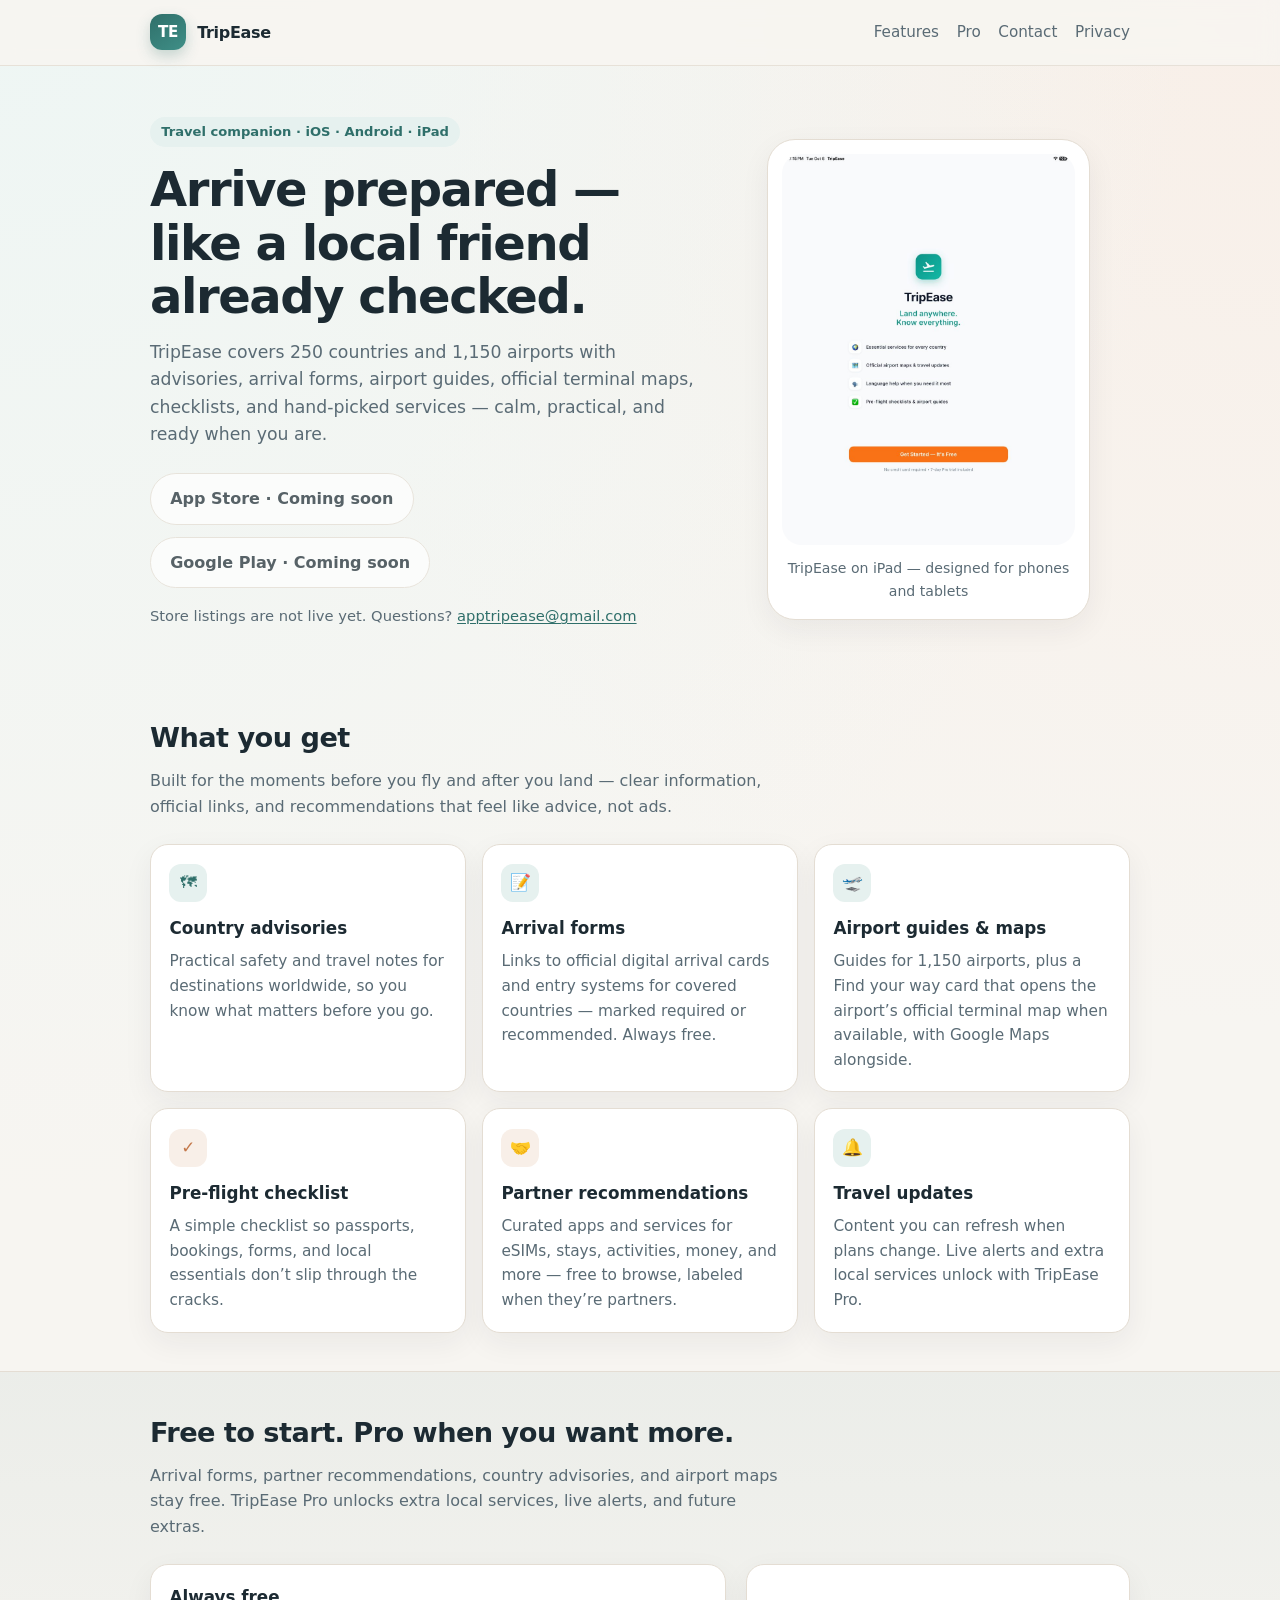
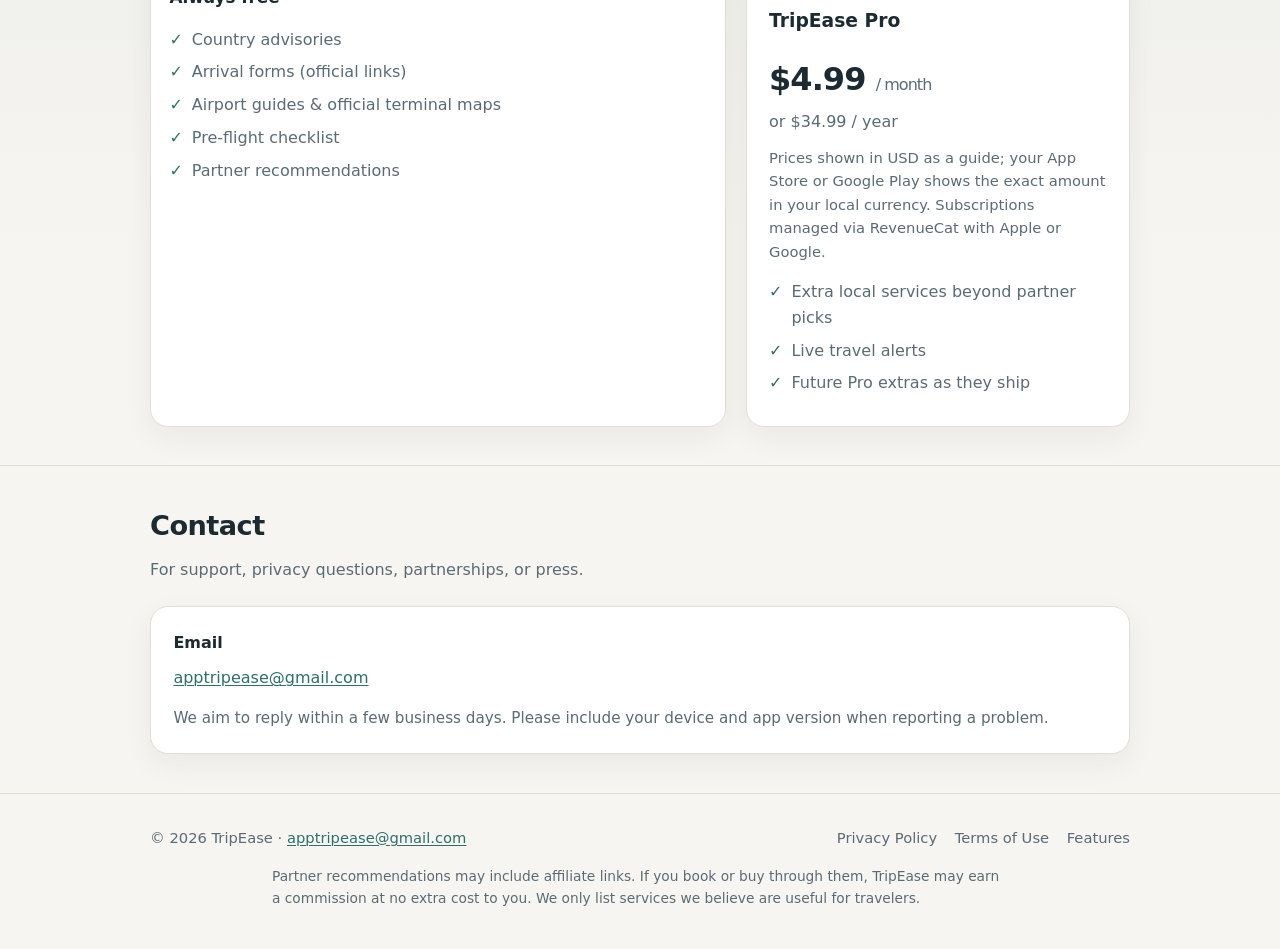
==== index.html @ 96a9cfd4 "Initial TripEase public site: landing, privacy, terms Calm static pages for GitHub Pages with contac" ====
<!DOCTYPE html>
<html lang="en">
<head>
  <meta charset="utf-8" />
  <meta name="viewport" content="width=device-width, initial-scale=1" />
  <title>TripEase — Your calm travel companion</title>
  <meta name="description" content="TripEase helps you prepare for any trip: country advisories, arrival forms, airport guides with official terminal maps, checklists, and curated partner recommendations. Free to start; TripEase Pro optional." />
  <meta name="theme-color" content="#2f6f6a" />
  <link rel="stylesheet" href="styles.css" />
</head>
<body>
  <header class="site-header">
    <div class="wrap nav">
      <a class="brand" href="index.html">
        <span class="logo" aria-hidden="true">TE</span>
        <span>TripEase</span>
      </a>
      <nav class="nav-links" aria-label="Primary">
        <a href="#features">Features</a>
        <a href="#pro">Pro</a>
        <a href="#contact">Contact</a>
        <a href="privacy.html">Privacy</a>
      </nav>
    </div>
  </header>

  <main>
    <section class="wrap hero">
      <div>
        <div class="eyebrow">Travel companion · iOS · Android · iPad</div>
        <h1>Arrive prepared — like a local friend already checked.</h1>
        <p class="lede">
          TripEase covers 250 countries and 1,150 airports with advisories, arrival forms,
          airport guides, official terminal maps, checklists, and hand-picked services —
          calm, practical, and ready when you are.
        </p>
        <div class="hero-actions">
          <a class="btn btn-secondary disabled" href="#coming-soon" aria-disabled="true">App Store · Coming soon</a>
          <a class="btn btn-secondary disabled" href="#coming-soon" aria-disabled="true">Google Play · Coming soon</a>
        </div>
        <p class="store-note" id="coming-soon">Store listings are not live yet. Questions? <a href="mailto:apptripease@gmail.com">apptripease@gmail.com</a></p>
      </div>
      <figure class="hero-card">
        <img src="assets/tripease-ipad.jpg" width="900" height="1200" alt="TripEase running on an iPad, showing trip preparation for a destination" />
        <figcaption class="caption">TripEase on iPad — designed for phones and tablets</figcaption>
      </figure>
    </section>

    <section class="section wrap" id="features">
      <h2>What you get</h2>
      <p class="section-intro">
        Built for the moments before you fly and after you land — clear information,
        official links, and recommendations that feel like advice, not ads.
      </p>
      <div class="grid">
        <article class="card">
          <div class="icon" aria-hidden="true">🗺</div>
          <h3>Country advisories</h3>
          <p>Practical safety and travel notes for destinations worldwide, so you know what matters before you go.</p>
        </article>
        <article class="card">
          <div class="icon" aria-hidden="true">📝</div>
          <h3>Arrival forms</h3>
          <p>Links to official digital arrival cards and entry systems for covered countries — marked required or recommended. Always free.</p>
        </article>
        <article class="card">
          <div class="icon" aria-hidden="true">🛫</div>
          <h3>Airport guides &amp; maps</h3>
          <p>Guides for 1,150 airports, plus a Find your way card that opens the airport’s official terminal map when available, with Google Maps alongside.</p>
        </article>
        <article class="card">
          <div class="icon warm" aria-hidden="true">✓</div>
          <h3>Pre-flight checklist</h3>
          <p>A simple checklist so passports, bookings, forms, and local essentials don’t slip through the cracks.</p>
        </article>
        <article class="card">
          <div class="icon warm" aria-hidden="true">🤝</div>
          <h3>Partner recommendations</h3>
          <p>Curated apps and services for eSIMs, stays, activities, money, and more — free to browse, labeled when they’re partners.</p>
        </article>
        <article class="card">
          <div class="icon" aria-hidden="true">🔔</div>
          <h3>Travel updates</h3>
          <p>Content you can refresh when plans change. Live alerts and extra local services unlock with TripEase Pro.</p>
        </article>
      </div>
    </section>

    <section class="section pro" id="pro">
      <div class="wrap">
        <h2>Free to start. Pro when you want more.</h2>
        <p class="section-intro">
          Arrival forms, partner recommendations, country advisories, and airport maps stay free.
          TripEase Pro unlocks extra local services, live alerts, and future extras.
        </p>
        <div class="pro-panel">
          <div class="card">
            <h3>Always free</h3>
            <ul class="checklist">
              <li>Country advisories</li>
              <li>Arrival forms (official links)</li>
              <li>Airport guides &amp; official terminal maps</li>
              <li>Pre-flight checklist</li>
              <li>Partner recommendations</li>
            </ul>
          </div>
          <div class="price-card">
            <h3>TripEase Pro</h3>
            <p class="price">$4.99 <span>/ month</span></p>
            <p style="margin:0;color:var(--muted);">or $34.99 / year</p>
            <p style="margin:0.7rem 0 0;color:var(--muted);font-size:0.92rem;">
              Prices shown in USD as a guide; your App Store or Google Play shows the exact amount in your local currency. Subscriptions managed via RevenueCat with Apple or Google.
            </p>
            <ul class="checklist">
              <li>Extra local services beyond partner picks</li>
              <li>Live travel alerts</li>
              <li>Future Pro extras as they ship</li>
            </ul>
          </div>
        </div>
      </div>
    </section>

    <section class="section wrap" id="contact">
      <h2>Contact</h2>
      <p class="section-intro">For support, privacy questions, partnerships, or press.</p>
      <div class="contact-box">
        <p style="margin:0 0 0.6rem;"><strong>Email</strong></p>
        <p style="margin:0;"><a href="mailto:apptripease@gmail.com">apptripease@gmail.com</a></p>
        <p style="margin:1rem 0 0;color:var(--muted);font-size:0.95rem;">
          We aim to reply within a few business days. Please include your device and app version when reporting a problem.
        </p>
      </div>
    </section>
  </main>

  <footer class="site-footer">
    <div class="wrap footer-grid">
      <div>© 2026 TripEase · <a href="mailto:apptripease@gmail.com">apptripease@gmail.com</a></div>
      <div class="footer-links">
        <a href="privacy.html">Privacy Policy</a>
        <a href="terms.html">Terms of Use</a>
        <a href="#features">Features</a>
      </div>
    </div>
    <div class="wrap disclosure">
      Partner recommendations may include affiliate links. If you book or buy through them, TripEase may earn a commission at no extra cost to you. We only list services we believe are useful for travelers.
    </div>
  </footer>
</body>
</html>
---- styles.css ----
:root {
  --bg: #f7f5f1;
  --surface: #ffffff;
  --ink: #1c2a32;
  --muted: #5a6b75;
  --line: #e4ddd3;
  --accent: #2f6f6a;
  --accent-soft: #e6f1ef;
  --warm: #c4784a;
  --warm-soft: #f8efe8;
  --shadow: 0 10px 30px rgba(28, 42, 50, 0.06);
  --radius: 18px;
  --max: 980px;
  --font: "Segoe UI", system-ui, -apple-system, BlinkMacSystemFont, "Helvetica Neue", Arial, sans-serif;
}

* { box-sizing: border-box; }
html { scroll-behavior: smooth; }
body {
  margin: 0;
  font-family: var(--font);
  color: var(--ink);
  background:
    radial-gradient(circle at top left, #eef6f4 0, transparent 42%),
    radial-gradient(circle at top right, #f8efe8 0, transparent 36%),
    var(--bg);
  line-height: 1.6;
}

a { color: var(--accent); text-decoration-thickness: 1px; text-underline-offset: 2px; }
a:hover { color: #245853; }

.wrap { width: min(100% - 2rem, var(--max)); margin: 0 auto; }

.site-header {
  position: sticky;
  top: 0;
  z-index: 20;
  backdrop-filter: blur(10px);
  background: rgba(247, 245, 241, 0.88);
  border-bottom: 1px solid rgba(228, 221, 211, 0.8);
}
.nav {
  display: flex;
  align-items: center;
  justify-content: space-between;
  gap: 1rem;
  padding: 0.9rem 0;
}
.brand {
  display: flex;
  align-items: center;
  gap: 0.7rem;
  color: inherit;
  text-decoration: none;
  font-weight: 700;
  letter-spacing: -0.02em;
}
.logo {
  width: 36px;
  height: 36px;
  border-radius: 12px;
  background: linear-gradient(145deg, #2f6f6a, #3f8f87);
  color: white;
  display: grid;
  place-items: center;
  font-size: 0.95rem;
  box-shadow: 0 6px 14px rgba(47, 111, 106, 0.25);
}
.nav-links {
  display: flex;
  flex-wrap: wrap;
  gap: 0.85rem 1.1rem;
  align-items: center;
}
.nav-links a {
  color: var(--muted);
  text-decoration: none;
  font-size: 0.95rem;
}
.nav-links a:hover { color: var(--ink); }

.btn {
  display: inline-flex;
  align-items: center;
  justify-content: center;
  gap: 0.4rem;
  border-radius: 999px;
  padding: 0.75rem 1.2rem;
  border: 1px solid transparent;
  font-weight: 600;
  text-decoration: none;
  transition: transform 0.15s ease, background 0.15s ease, border-color 0.15s ease;
}
.btn:hover { transform: translateY(-1px); }
.btn-primary {
  background: var(--accent);
  color: white;
}
.btn-primary:hover { background: #245853; color: white; }
.btn-secondary {
  background: var(--surface);
  color: var(--ink);
  border-color: var(--line);
}
.btn-secondary:hover { color: var(--ink); border-color: #cfc5b7; }
.btn-ghost {
  background: transparent;
  color: var(--muted);
  border-color: var(--line);
}
.btn[aria-disabled="true"],
.btn.disabled {
  opacity: 0.72;
  cursor: default;
  transform: none;
  pointer-events: none;
}

.hero {
  padding: 3.2rem 0 2.2rem;
  display: grid;
  grid-template-columns: 1.15fr 0.85fr;
  gap: 2rem;
  align-items: center;
}
.eyebrow {
  display: inline-flex;
  align-items: center;
  gap: 0.4rem;
  padding: 0.28rem 0.7rem;
  border-radius: 999px;
  background: var(--accent-soft);
  color: var(--accent);
  font-size: 0.82rem;
  font-weight: 600;
  margin-bottom: 1rem;
}
h1 {
  margin: 0 0 0.9rem;
  font-size: clamp(2rem, 4vw, 3rem);
  line-height: 1.12;
  letter-spacing: -0.03em;
}
.lede {
  margin: 0 0 1.5rem;
  color: var(--muted);
  font-size: 1.08rem;
  max-width: 36rem;
}
.hero-actions {
  display: flex;
  flex-wrap: wrap;
  gap: 0.75rem;
  margin-bottom: 1rem;
}
.store-note {
  color: var(--muted);
  font-size: 0.92rem;
}
.hero-card {
  background: var(--surface);
  border: 1px solid var(--line);
  border-radius: 28px;
  padding: 0.85rem;
  box-shadow: var(--shadow);
}
.hero-card img {
  width: 100%;
  height: auto;
  display: block;
  border-radius: 20px;
  background: #ebe6de;
}
.caption {
  margin: 0.75rem 0.35rem 0.2rem;
  color: var(--muted);
  font-size: 0.88rem;
  text-align: center;
}

.section { padding: 2.4rem 0; }
.section h2 {
  margin: 0 0 0.55rem;
  font-size: 1.7rem;
  letter-spacing: -0.02em;
}
.section-intro {
  margin: 0 0 1.5rem;
  color: var(--muted);
  max-width: 40rem;
}

.grid {
  display: grid;
  grid-template-columns: repeat(3, 1fr);
  gap: 1rem;
}
.card {
  background: var(--surface);
  border: 1px solid var(--line);
  border-radius: var(--radius);
  padding: 1.2rem 1.15rem;
  box-shadow: var(--shadow);
}
.card h3 {
  margin: 0 0 0.45rem;
  font-size: 1.05rem;
}
.card p {
  margin: 0;
  color: var(--muted);
  font-size: 0.96rem;
}
.icon {
  width: 38px;
  height: 38px;
  border-radius: 12px;
  display: grid;
  place-items: center;
  margin-bottom: 0.85rem;
  background: var(--accent-soft);
  color: var(--accent);
  font-size: 1.05rem;
}
.icon.warm { background: var(--warm-soft); color: var(--warm); }

.pro {
  background: linear-gradient(180deg, rgba(47,111,106,0.06), transparent 70%);
  border-top: 1px solid var(--line);
  border-bottom: 1px solid var(--line);
}
.pro-panel {
  display: grid;
  grid-template-columns: 1.2fr 0.8fr;
  gap: 1.2rem;
  align-items: stretch;
}
.price-card {
  background: var(--surface);
  border: 1px solid var(--line);
  border-radius: var(--radius);
  padding: 1.4rem;
  box-shadow: var(--shadow);
}
.price {
  font-size: 2rem;
  font-weight: 700;
  letter-spacing: -0.03em;
  margin: 0.4rem 0 0.2rem;
}
.price span { font-size: 1rem; font-weight: 500; color: var(--muted); }
.checklist {
  list-style: none;
  padding: 0;
  margin: 1rem 0 0;
}
.checklist li {
  position: relative;
  padding-left: 1.4rem;
  margin: 0.45rem 0;
  color: var(--muted);
}
.checklist li::before {
  content: "✓";
  position: absolute;
  left: 0;
  color: var(--accent);
  font-weight: 700;
}

.contact-box, .legal-box {
  background: var(--surface);
  border: 1px solid var(--line);
  border-radius: var(--radius);
  padding: 1.4rem;
  box-shadow: var(--shadow);
}

.site-footer {
  padding: 2rem 0 2.5rem;
  border-top: 1px solid var(--line);
  color: var(--muted);
  font-size: 0.92rem;
}
.footer-grid {
  display: flex;
  flex-wrap: wrap;
  justify-content: space-between;
  gap: 1rem;
}
.footer-links {
  display: flex;
  flex-wrap: wrap;
  gap: 0.9rem 1.1rem;
}
.footer-links a { color: var(--muted); text-decoration: none; }
.footer-links a:hover { color: var(--ink); }
.disclosure {
  margin-top: 1rem;
  max-width: 46rem;
  font-size: 0.86rem;
}

/* Legal pages */
.legal {
  padding: 2.4rem 0 3rem;
}
.legal .meta {
  color: var(--muted);
  margin: 0 0 1.4rem;
}
.legal h1 {
  font-size: clamp(1.8rem, 3vw, 2.4rem);
  margin-bottom: 0.4rem;
}
.legal h2 {
  margin: 1.8rem 0 0.55rem;
  font-size: 1.25rem;
}
.legal h3 {
  margin: 1.2rem 0 0.4rem;
  font-size: 1.05rem;
}
.legal p, .legal li { color: var(--ink); }
.legal ul { padding-left: 1.2rem; }
.legal li { margin: 0.35rem 0; }
.toc {
  background: var(--surface);
  border: 1px solid var(--line);
  border-radius: var(--radius);
  padding: 1rem 1.2rem;
  margin: 0 0 1.5rem;
}
.toc a { text-decoration: none; }
.toc ol { margin: 0.4rem 0 0; padding-left: 1.2rem; }

@media (max-width: 880px) {
  .hero, .pro-panel { grid-template-columns: 1fr; }
  .grid { grid-template-columns: 1fr; }
  .hero { padding-top: 2rem; }
  .hero-card { order: -1; max-width: 420px; margin: 0 auto; }
}
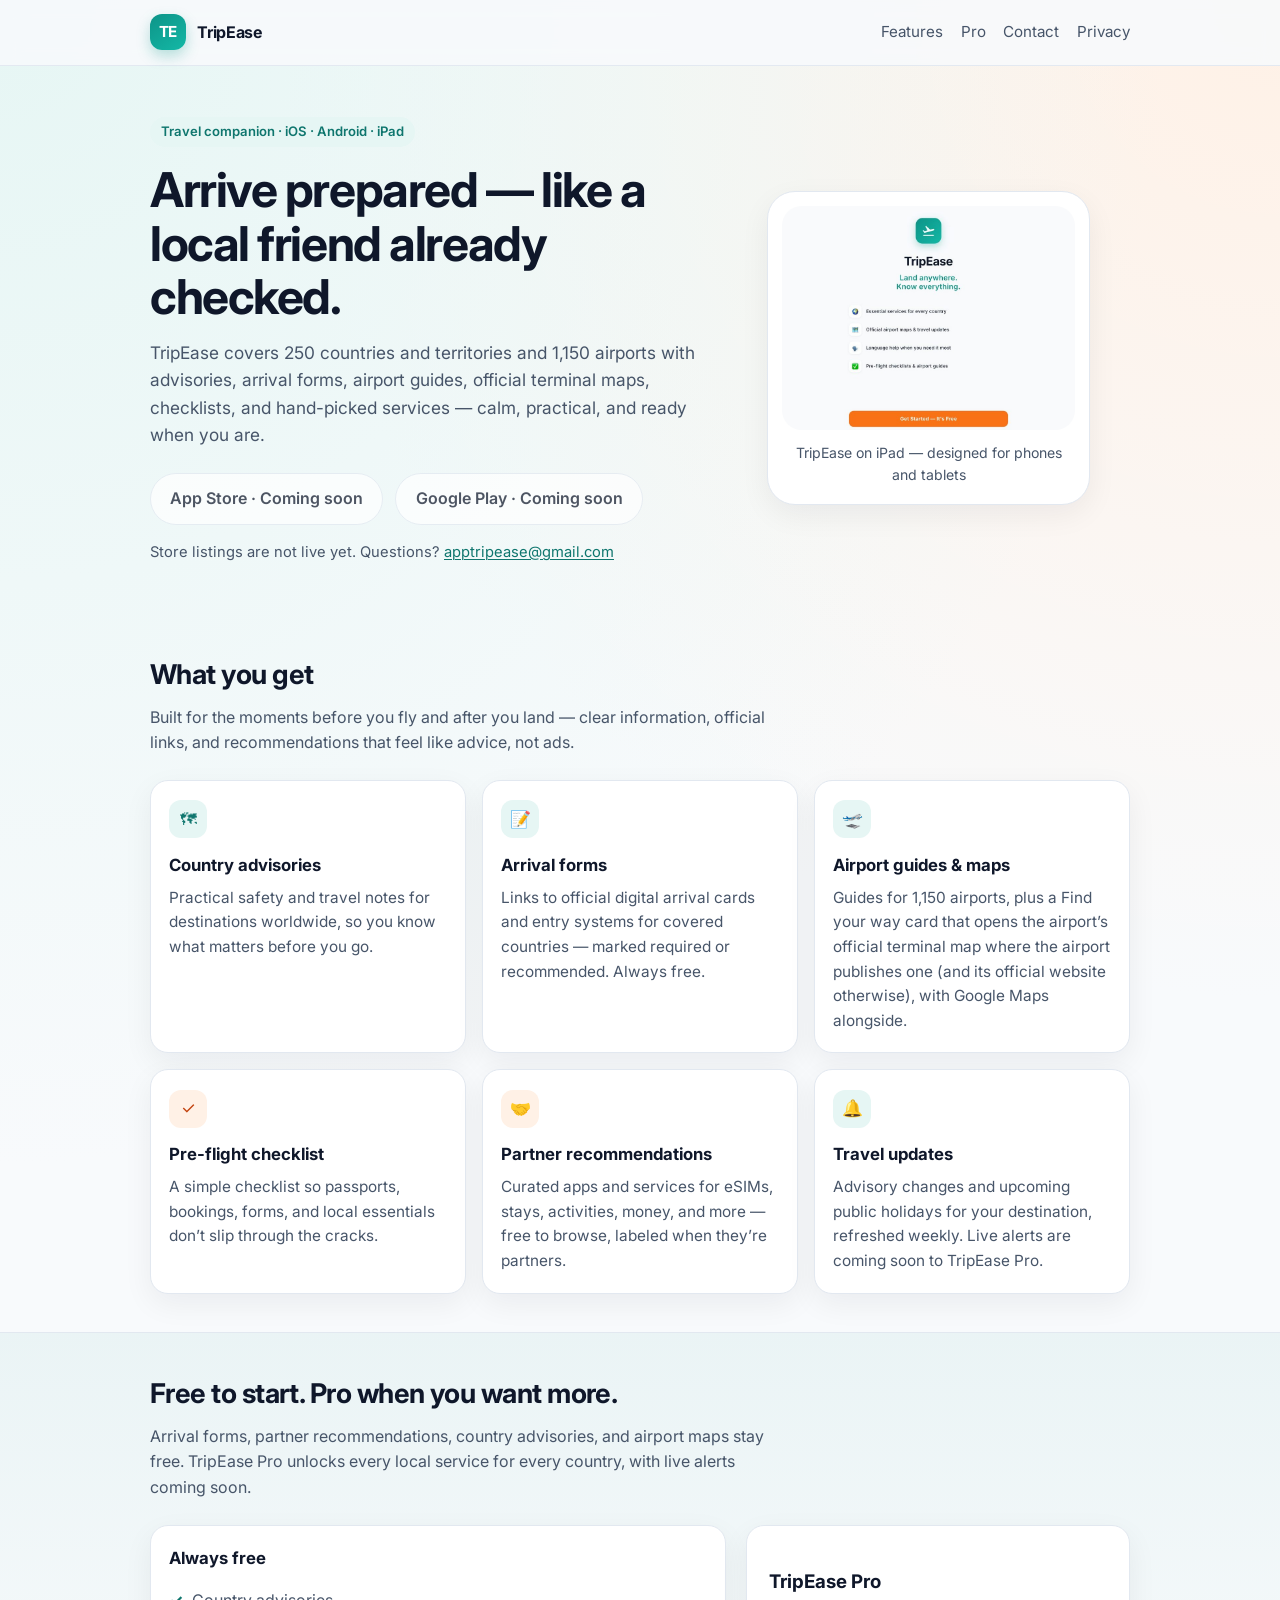
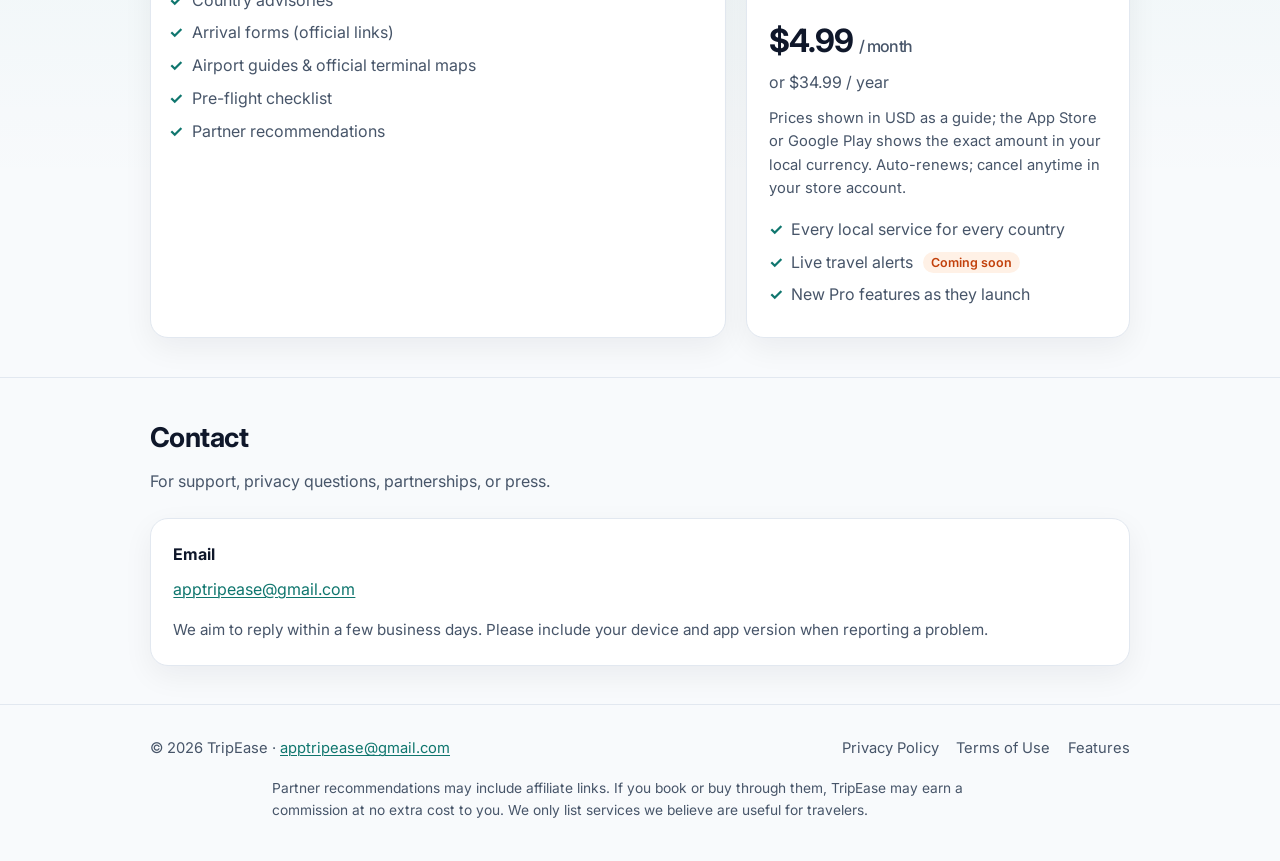
==== commit 947d7354: "Match the site to the app: Pro features, screenshot, wording, brand colours - Live travel alerts mar" ====
--- a/index.html
+++ b/index.html
@@ -5,7 +5,10 @@
   <meta name="viewport" content="width=device-width, initial-scale=1" />
   <title>TripEase — Your calm travel companion</title>
   <meta name="description" content="TripEase helps you prepare for any trip: country advisories, arrival forms, airport guides with official terminal maps, checklists, and curated partner recommendations. Free to start; TripEase Pro optional." />
-  <meta name="theme-color" content="#2f6f6a" />
+  <meta name="theme-color" content="#0D9488" />
+  <link rel="preconnect" href="https://fonts.googleapis.com" />
+  <link rel="preconnect" href="https://fonts.gstatic.com" crossorigin />
+  <link rel="stylesheet" href="https://fonts.googleapis.com/css2?family=Inter:wght@400;500;600;700&display=swap" />
   <link rel="stylesheet" href="styles.css" />
 </head>
 <body>
@@ -30,7 +33,7 @@
         <div class="eyebrow">Travel companion · iOS · Android · iPad</div>
         <h1>Arrive prepared — like a local friend already checked.</h1>
         <p class="lede">
-          TripEase covers 250 countries and 1,150 airports with advisories, arrival forms,
+          TripEase covers 250 countries and territories and 1,150 airports with advisories, arrival forms,
           airport guides, official terminal maps, checklists, and hand-picked services —
           calm, practical, and ready when you are.
         </p>
@@ -41,7 +44,7 @@
         <p class="store-note" id="coming-soon">Store listings are not live yet. Questions? <a href="mailto:apptripease@gmail.com">apptripease@gmail.com</a></p>
       </div>
       <figure class="hero-card">
-        <img src="assets/tripease-ipad.jpg" width="900" height="1200" alt="TripEase running on an iPad, showing trip preparation for a destination" />
+        <img src="assets/tripease-ipad.jpg" width="900" height="686" alt="TripEase welcome screen on iPad: essential services for every country, official airport maps and travel updates, language help, and pre-flight checklists" />
         <figcaption class="caption">TripEase on iPad — designed for phones and tablets</figcaption>
       </figure>
     </section>
@@ -66,7 +69,7 @@
         <article class="card">
           <div class="icon" aria-hidden="true">🛫</div>
           <h3>Airport guides &amp; maps</h3>
-          <p>Guides for 1,150 airports, plus a Find your way card that opens the airport’s official terminal map when available, with Google Maps alongside.</p>
+          <p>Guides for 1,150 airports, plus a Find your way card that opens the airport’s official terminal map where the airport publishes one (and its official website otherwise), with Google Maps alongside.</p>
         </article>
         <article class="card">
           <div class="icon warm" aria-hidden="true">✓</div>
@@ -81,7 +84,7 @@
         <article class="card">
           <div class="icon" aria-hidden="true">🔔</div>
           <h3>Travel updates</h3>
-          <p>Content you can refresh when plans change. Live alerts and extra local services unlock with TripEase Pro.</p>
+          <p>Advisory changes and upcoming public holidays for your destination, refreshed weekly. Live alerts are coming soon to TripEase Pro.</p>
         </article>
       </div>
     </section>
@@ -91,7 +94,7 @@
         <h2>Free to start. Pro when you want more.</h2>
         <p class="section-intro">
           Arrival forms, partner recommendations, country advisories, and airport maps stay free.
-          TripEase Pro unlocks extra local services, live alerts, and future extras.
+          TripEase Pro unlocks every local service for every country, with live alerts coming soon.
         </p>
         <div class="pro-panel">
           <div class="card">
@@ -109,12 +112,12 @@
             <p class="price">$4.99 <span>/ month</span></p>
             <p style="margin:0;color:var(--muted);">or $34.99 / year</p>
             <p style="margin:0.7rem 0 0;color:var(--muted);font-size:0.92rem;">
-              Prices shown in USD as a guide; your App Store or Google Play shows the exact amount in your local currency. Subscriptions managed via RevenueCat with Apple or Google.
+              Prices shown in USD as a guide; the App Store or Google Play shows the exact amount in your local currency. Auto-renews; cancel anytime in your store account.
             </p>
             <ul class="checklist">
-              <li>Extra local services beyond partner picks</li>
-              <li>Live travel alerts</li>
-              <li>Future Pro extras as they ship</li>
+              <li>Every local service for every country</li>
+              <li>Live travel alerts <span class="soon">Coming soon</span></li>
+              <li>New Pro features as they launch</li>
             </ul>
           </div>
         </div>
--- a/styles.css
+++ b/styles.css
@@ -1,17 +1,23 @@
 :root {
-  --bg: #f7f5f1;
+  /* Matches the TripEase app: teal #0D9488 + coral #F97316, slate text, Inter.
+     --accent and --warm are darker steps of the same hues so text stays readable. */
+  --bg: #f8fafc;
   --surface: #ffffff;
-  --ink: #1c2a32;
-  --muted: #5a6b75;
-  --line: #e4ddd3;
-  --accent: #2f6f6a;
-  --accent-soft: #e6f1ef;
-  --warm: #c4784a;
-  --warm-soft: #f8efe8;
-  --shadow: 0 10px 30px rgba(28, 42, 50, 0.06);
+  --ink: #0f172a;
+  --muted: #475569;
+  --line: #e2e8f0;
+  --brand: #0d9488;
+  --brand-2: #14b8a6;
+  --accent: #0f766e;
+  --accent-hover: #115e59;
+  --accent-soft: #e6f6f4;
+  --coral: #f97316;
+  --warm: #c2410c;
+  --warm-soft: #fff1e6;
+  --shadow: 0 10px 30px rgba(15, 23, 42, 0.06);
   --radius: 18px;
   --max: 980px;
-  --font: "Segoe UI", system-ui, -apple-system, BlinkMacSystemFont, "Helvetica Neue", Arial, sans-serif;
+  --font: "Inter", "Segoe UI", system-ui, -apple-system, BlinkMacSystemFont, "Helvetica Neue", Arial, sans-serif;
 }
 
 * { box-sizing: border-box; }
@@ -21,14 +27,14 @@
   font-family: var(--font);
   color: var(--ink);
   background:
-    radial-gradient(circle at top left, #eef6f4 0, transparent 42%),
-    radial-gradient(circle at top right, #f8efe8 0, transparent 36%),
+    radial-gradient(circle at top left, #e6f6f4 0, transparent 42%),
+    radial-gradient(circle at top right, #fff1e6 0, transparent 36%),
     var(--bg);
   line-height: 1.6;
 }
 
 a { color: var(--accent); text-decoration-thickness: 1px; text-underline-offset: 2px; }
-a:hover { color: #245853; }
+a:hover { color: var(--accent-hover); }
 
 .wrap { width: min(100% - 2rem, var(--max)); margin: 0 auto; }
 
@@ -37,8 +43,8 @@
   top: 0;
   z-index: 20;
   backdrop-filter: blur(10px);
-  background: rgba(247, 245, 241, 0.88);
-  border-bottom: 1px solid rgba(228, 221, 211, 0.8);
+  background: rgba(248, 250, 252, 0.88);
+  border-bottom: 1px solid rgba(226, 232, 240, 0.9);
 }
 .nav {
   display: flex;
@@ -60,12 +66,12 @@
   width: 36px;
   height: 36px;
   border-radius: 12px;
-  background: linear-gradient(145deg, #2f6f6a, #3f8f87);
+  background: linear-gradient(145deg, var(--brand), var(--brand-2));
   color: white;
   display: grid;
   place-items: center;
   font-size: 0.95rem;
-  box-shadow: 0 6px 14px rgba(47, 111, 106, 0.25);
+  box-shadow: 0 6px 14px rgba(13, 148, 136, 0.28);
 }
 .nav-links {
   display: flex;
@@ -97,13 +103,13 @@
   background: var(--accent);
   color: white;
 }
-.btn-primary:hover { background: #245853; color: white; }
+.btn-primary:hover { background: var(--accent-hover); color: white; }
 .btn-secondary {
   background: var(--surface);
   color: var(--ink);
   border-color: var(--line);
 }
-.btn-secondary:hover { color: var(--ink); border-color: #cfc5b7; }
+.btn-secondary:hover { color: var(--ink); border-color: #cbd5e1; }
 .btn-ghost {
   background: transparent;
   color: var(--muted);
@@ -170,7 +176,7 @@
   height: auto;
   display: block;
   border-radius: 20px;
-  background: #ebe6de;
+  background: #f1f5f9;
 }
 .caption {
   margin: 0.75rem 0.35rem 0.2rem;
@@ -226,7 +232,7 @@
 .icon.warm { background: var(--warm-soft); color: var(--warm); }
 
 .pro {
-  background: linear-gradient(180deg, rgba(47,111,106,0.06), transparent 70%);
+  background: linear-gradient(180deg, rgba(13,148,136,0.06), transparent 70%);
   border-top: 1px solid var(--line);
   border-bottom: 1px solid var(--line);
 }
@@ -268,6 +274,17 @@
   color: var(--accent);
   font-weight: 700;
 }
+.soon {
+  display: inline-block;
+  margin-left: 0.35rem;
+  padding: 0.05rem 0.5rem;
+  border-radius: 999px;
+  background: var(--warm-soft);
+  color: var(--warm);
+  font-size: 0.78rem;
+  font-weight: 600;
+  vertical-align: 1px;
+}
 
 .contact-box, .legal-box {
   background: var(--surface);
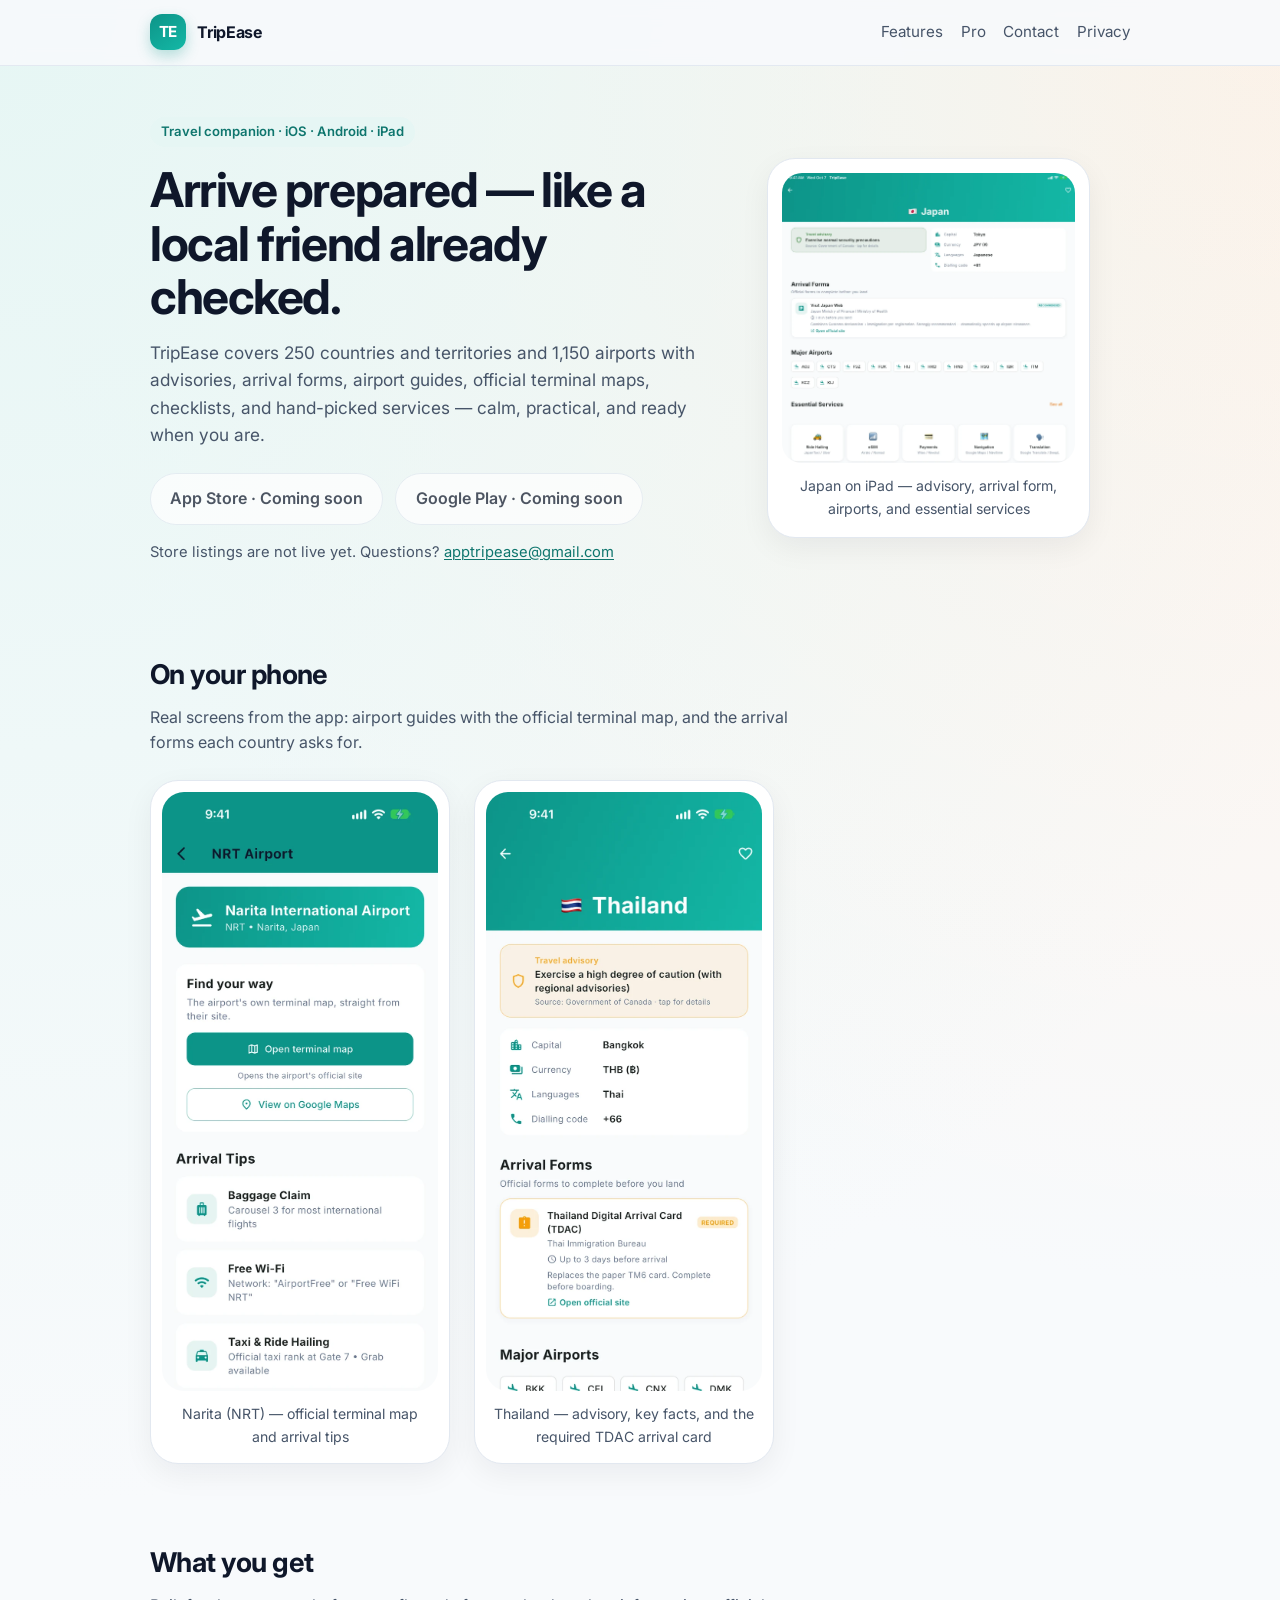
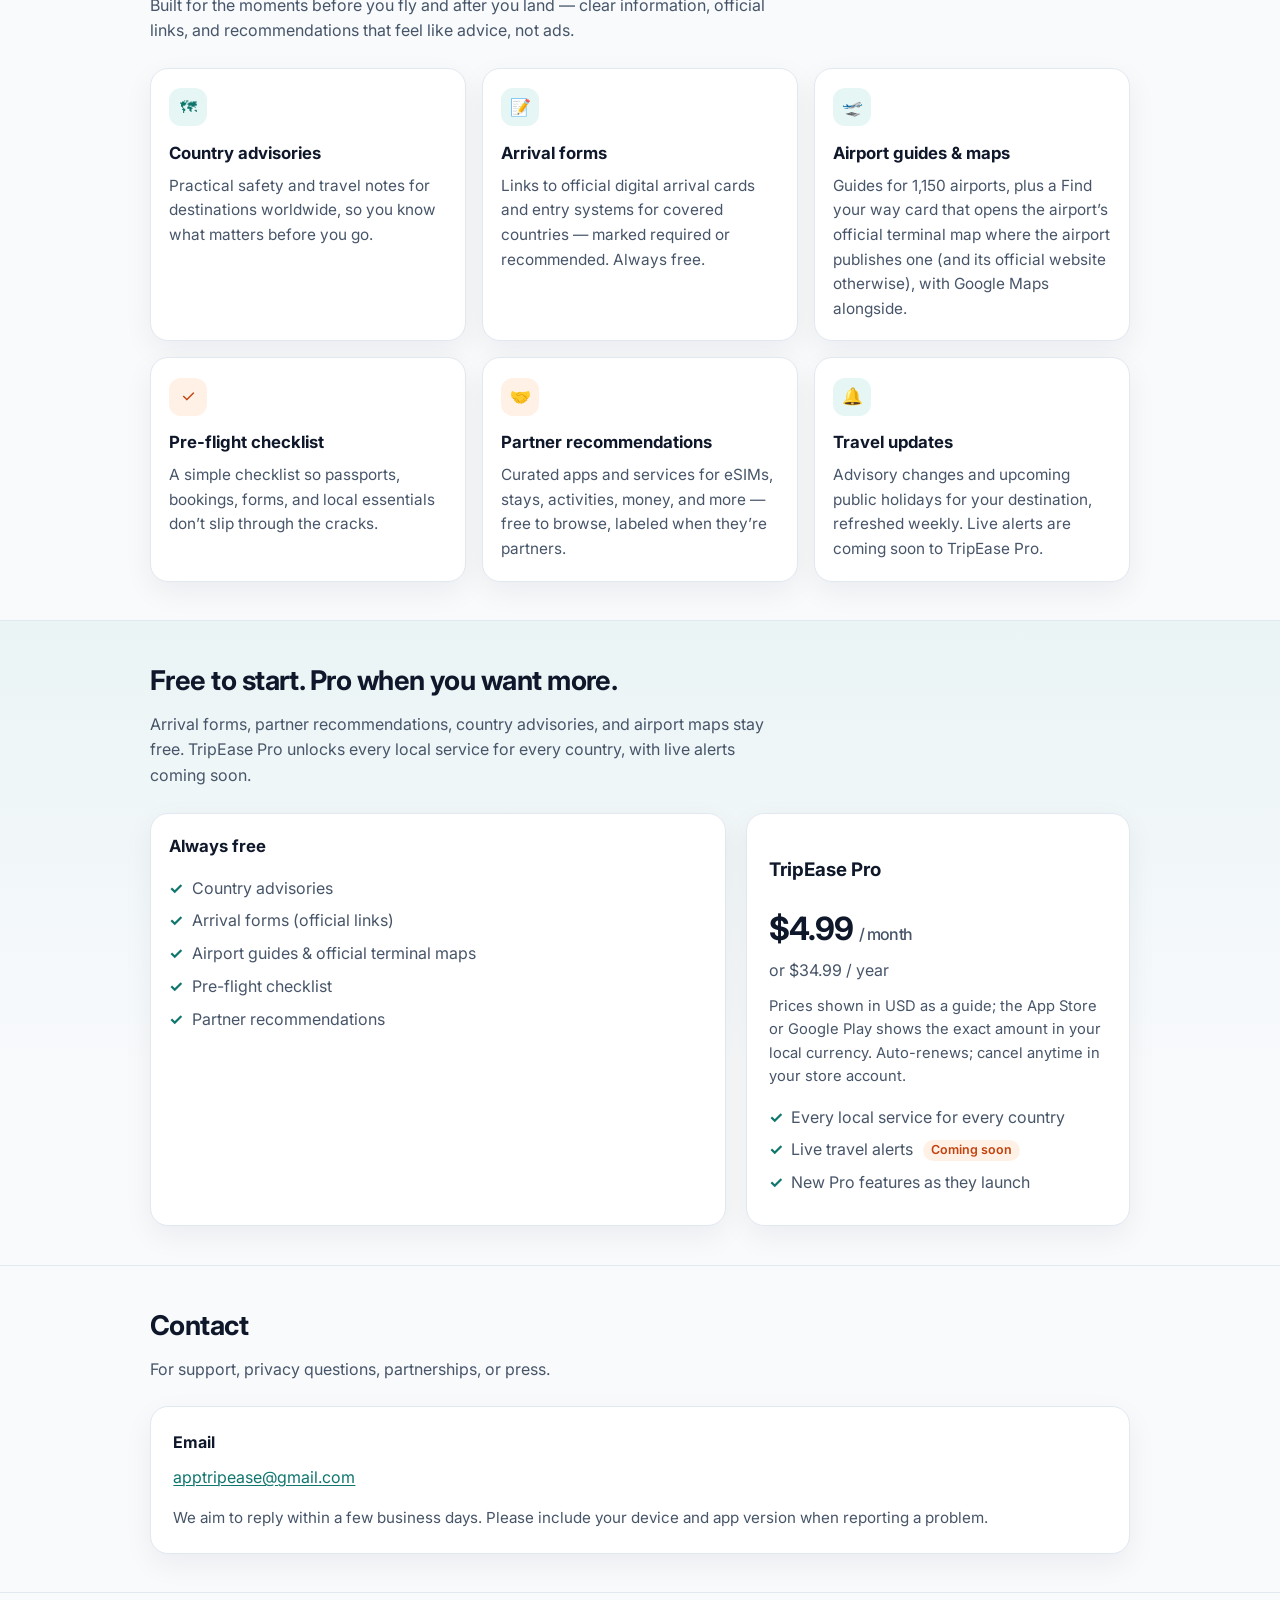
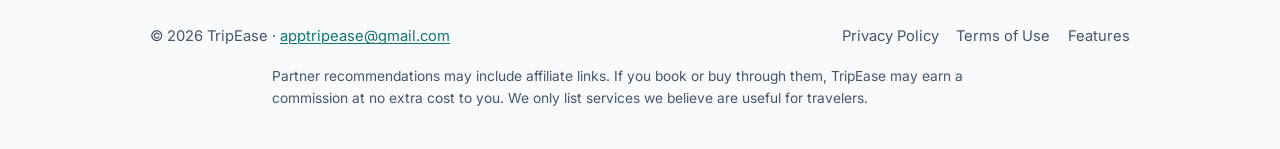
==== commit c5012a73: "Replace welcome-screen screenshot with real app screens (Japan on iPad, Narita and Thailand on iPhon" ====
--- a/index.html
+++ b/index.html
@@ -44,9 +44,24 @@
         <p class="store-note" id="coming-soon">Store listings are not live yet. Questions? <a href="mailto:apptripease@gmail.com">apptripease@gmail.com</a></p>
       </div>
       <figure class="hero-card">
-        <img src="assets/tripease-ipad.jpg" width="900" height="686" alt="TripEase welcome screen on iPad: essential services for every country, official airport maps and travel updates, language help, and pre-flight checklists" />
-        <figcaption class="caption">TripEase on iPad — designed for phones and tablets</figcaption>
+        <img src="assets/tripease-ipad-japan.webp" width="1200" height="1186" alt="TripEase on iPad showing the Japan country screen: a travel advisory, key facts, the Visit Japan Web arrival form marked recommended, major airports, and essential services such as ride hailing, eSIM, payments, navigation, and translation" />
+        <figcaption class="caption">Japan on iPad — advisory, arrival form, airports, and essential services</figcaption>
       </figure>
+    </section>
+
+    <section class="section wrap" id="screens">
+      <h2>On your phone</h2>
+      <p class="section-intro">Real screens from the app: airport guides with the official terminal map, and the arrival forms each country asks for.</p>
+      <div class="shots">
+        <figure class="shot">
+          <img src="assets/tripease-iphone-narita.webp" width="720" height="1565" loading="lazy" alt="TripEase on iPhone showing Narita International Airport: a Find your way card with Open terminal map and View on Google Maps buttons, followed by arrival tips for baggage claim, free Wi-Fi, and taxis" />
+          <figcaption class="caption">Narita (NRT) — official terminal map and arrival tips</figcaption>
+        </figure>
+        <figure class="shot">
+          <img src="assets/tripease-iphone-thailand.webp" width="720" height="1565" loading="lazy" alt="TripEase on iPhone showing the Thailand country screen: a travel advisory, key facts such as capital Bangkok and currency THB, and the Thailand Digital Arrival Card (TDAC) marked required" />
+          <figcaption class="caption">Thailand — advisory, key facts, and the required TDAC arrival card</figcaption>
+        </figure>
+      </div>
     </section>
 
     <section class="section wrap" id="features">
--- a/styles.css
+++ b/styles.css
@@ -358,3 +358,28 @@
   .hero { padding-top: 2rem; }
   .hero-card { order: -1; max-width: 420px; margin: 0 auto; }
 }
+
+.shots {
+  display: grid;
+  grid-template-columns: repeat(2, minmax(0, 300px));
+  gap: 1.5rem;
+}
+.shot {
+  margin: 0;
+  background: var(--surface);
+  border: 1px solid var(--line);
+  border-radius: 28px;
+  padding: 0.7rem;
+  box-shadow: var(--shadow);
+}
+.shot img {
+  width: 100%;
+  height: auto;
+  display: block;
+  border-radius: 22px;
+  background: #ebe6de;
+}
+@media (max-width: 560px) {
+  .shots { grid-template-columns: 1fr; justify-items: center; }
+  .shot { max-width: 300px; }
+}
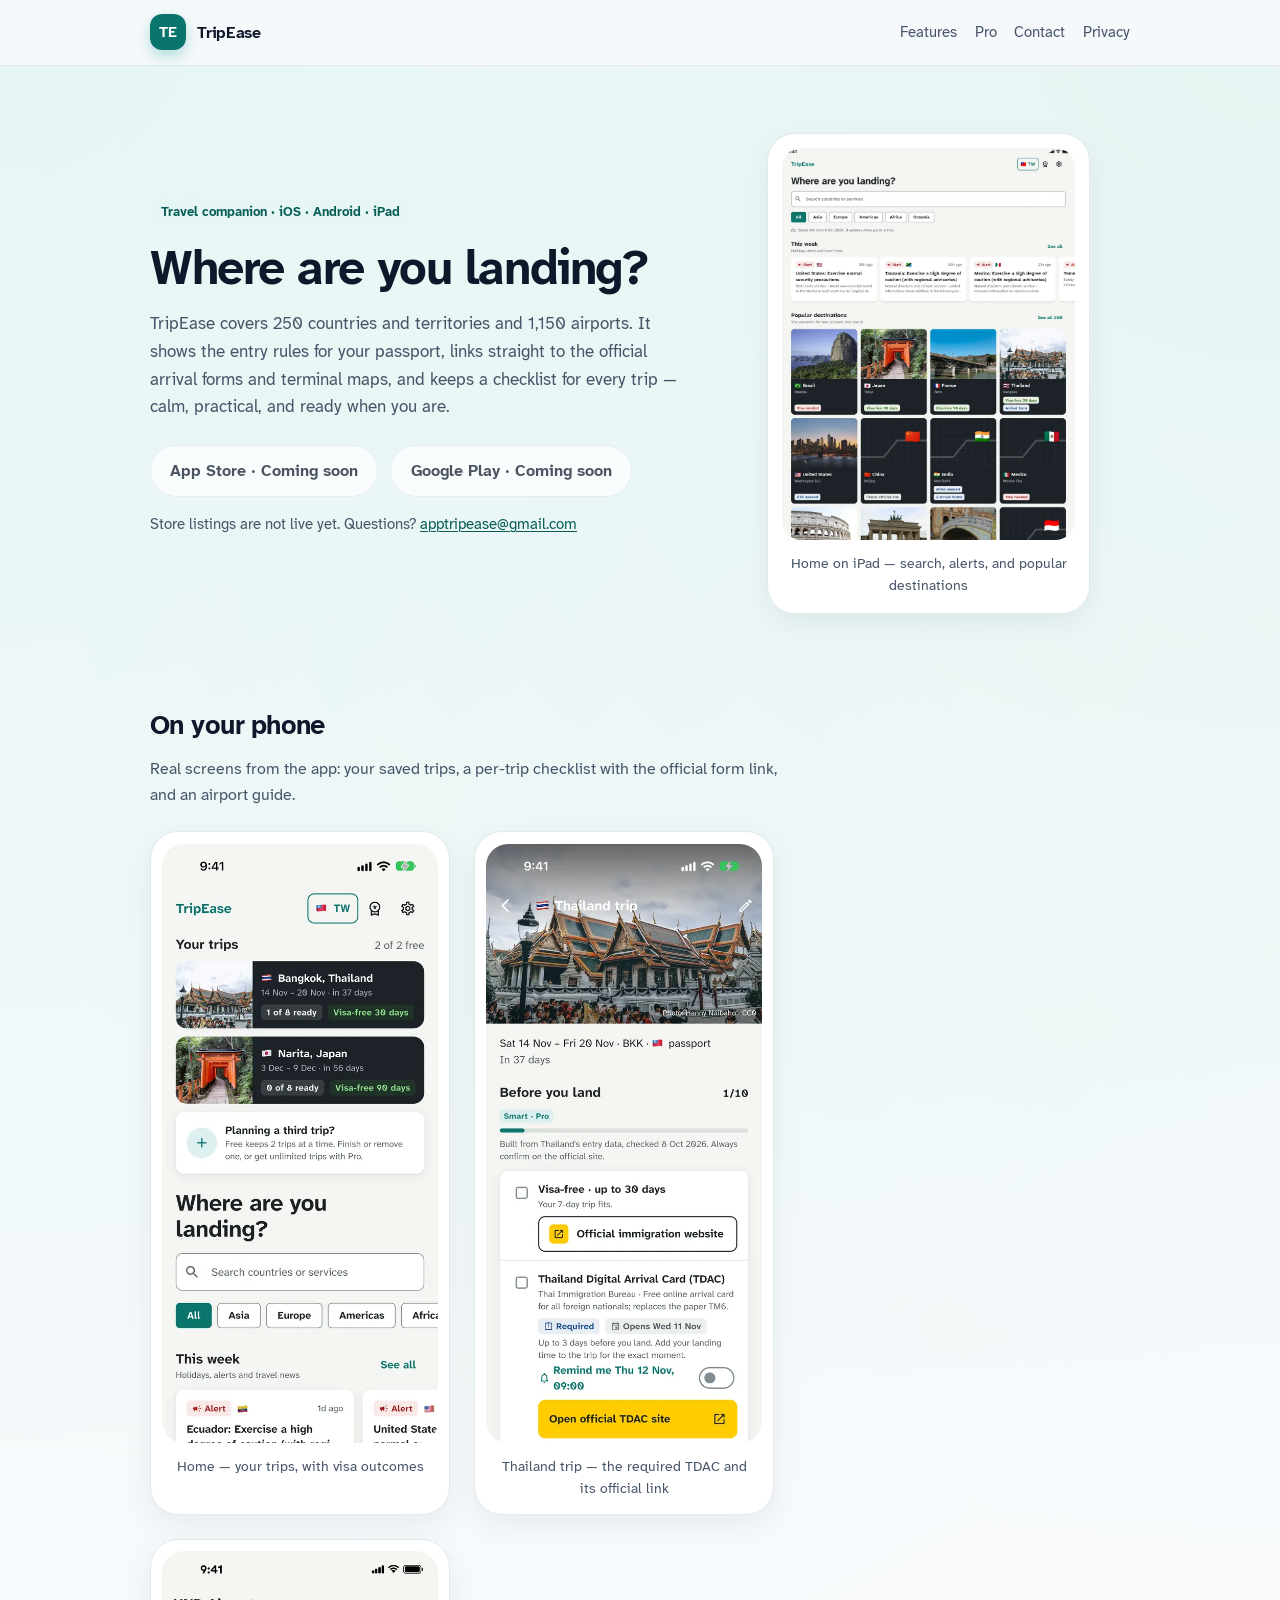
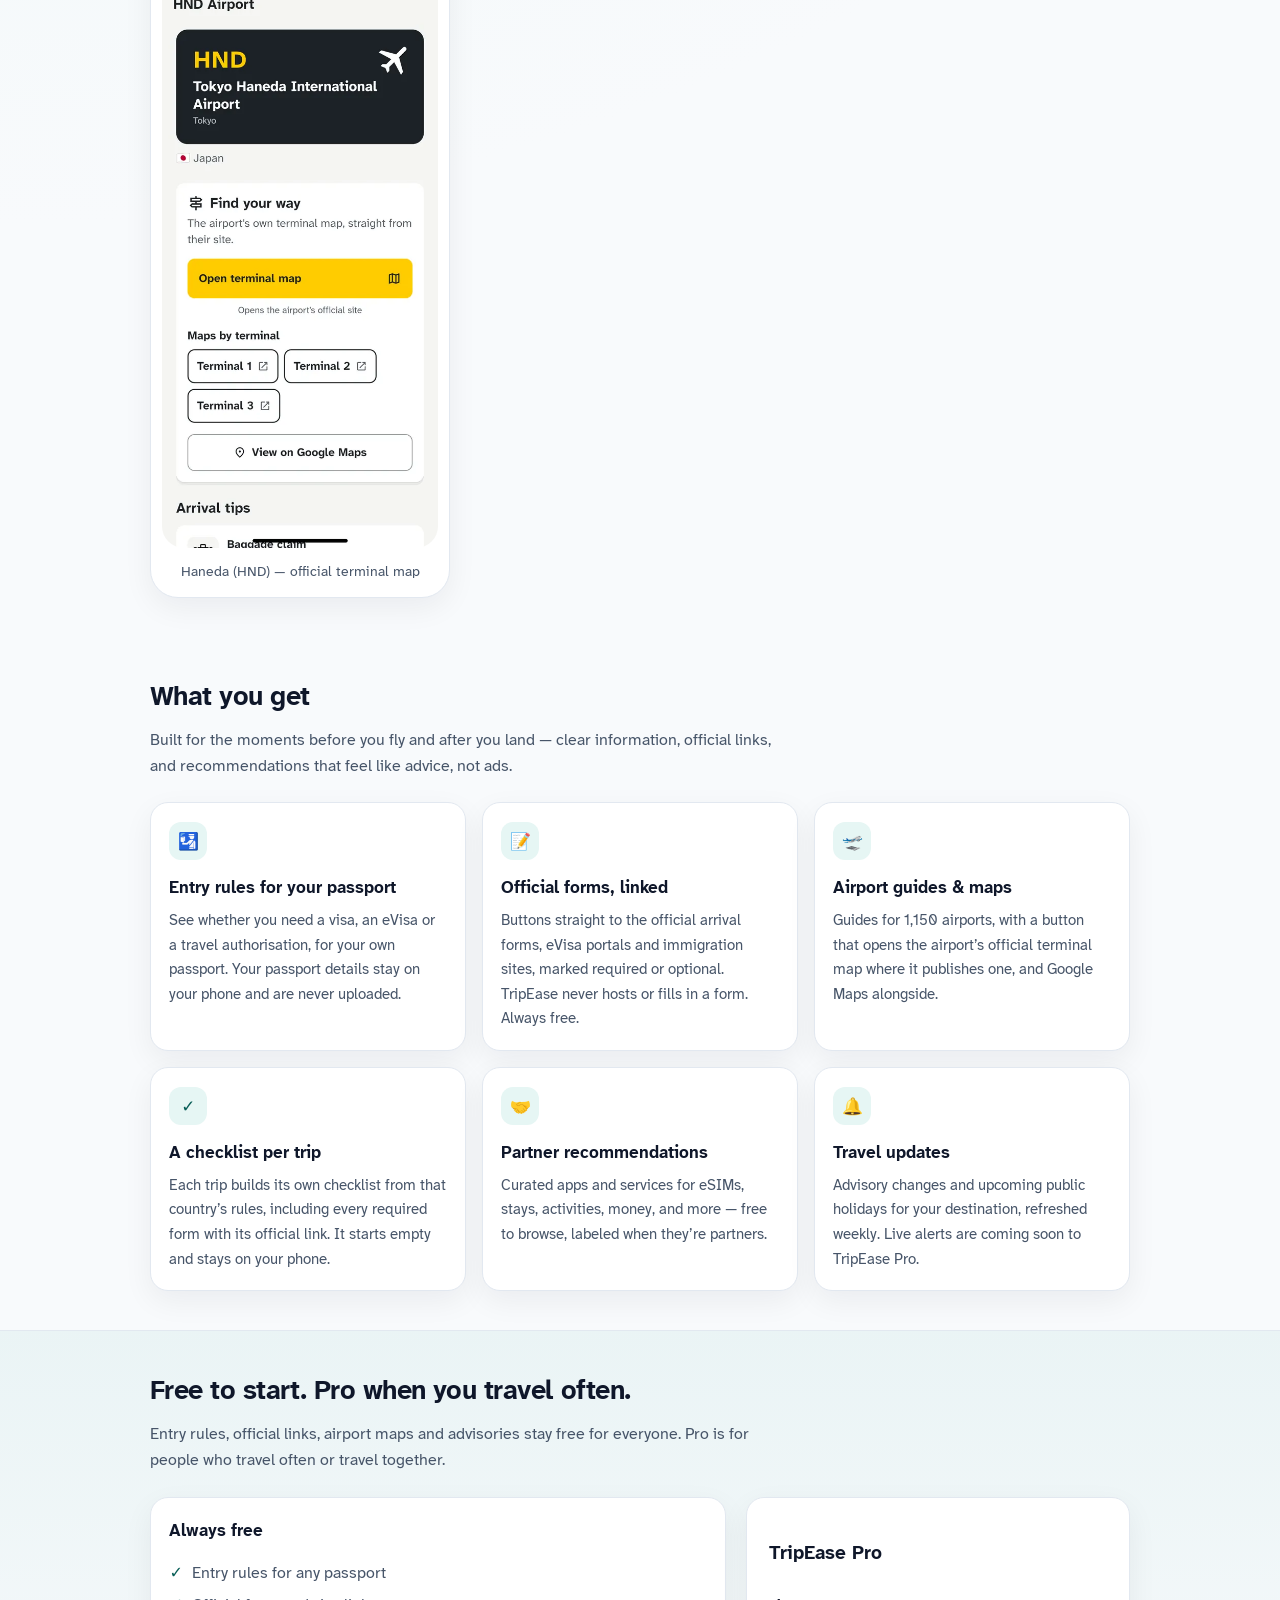
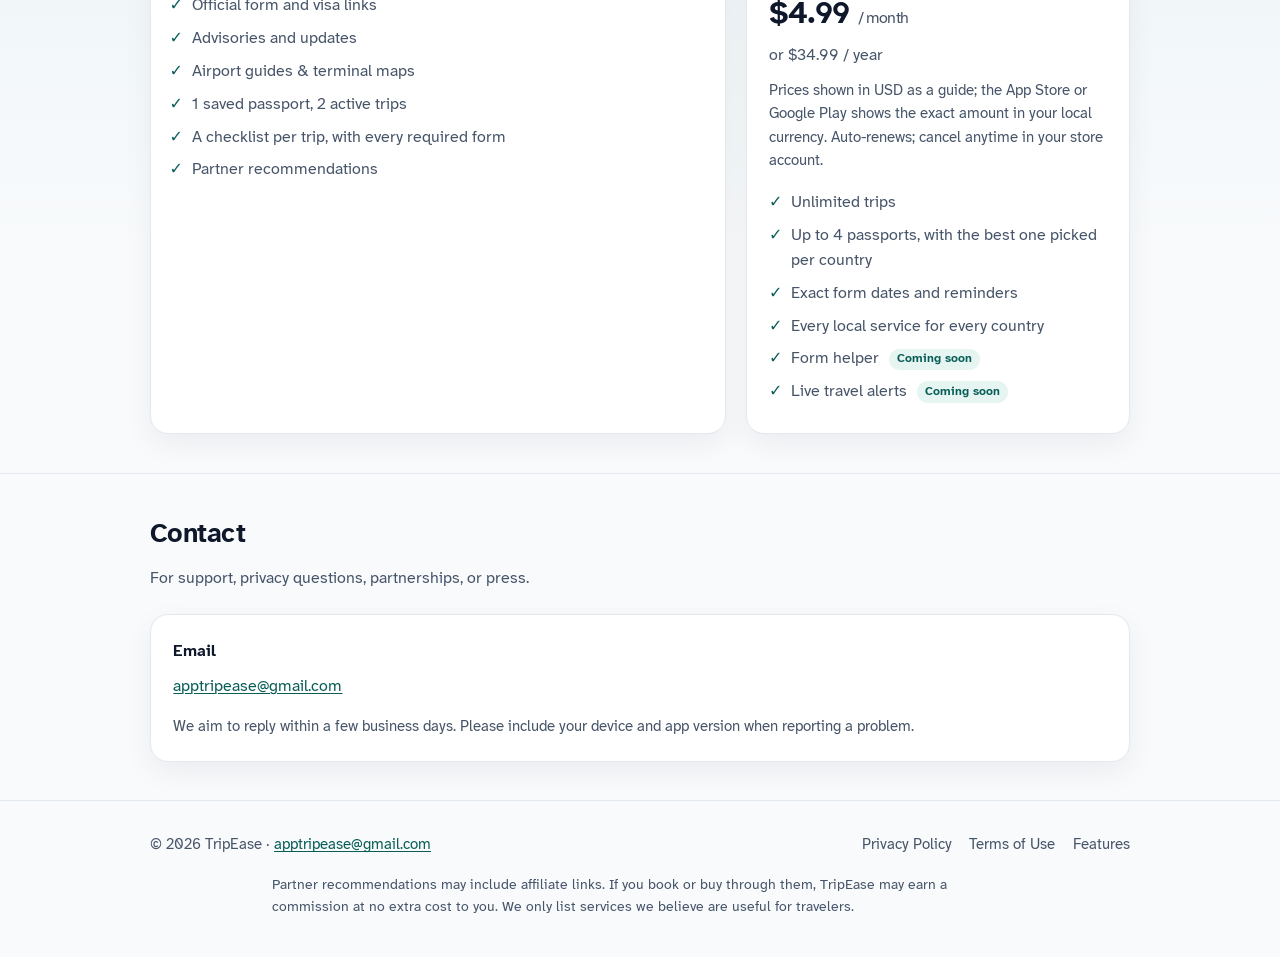
==== commit 673a4815: "Wayfinder refresh: new screens, free/Pro split, Atkinson font" ====
--- a/index.html
+++ b/index.html
@@ -4,11 +4,8 @@
   <meta charset="utf-8" />
   <meta name="viewport" content="width=device-width, initial-scale=1" />
   <title>TripEase — Your calm travel companion</title>
-  <meta name="description" content="TripEase helps you prepare for any trip: country advisories, arrival forms, airport guides with official terminal maps, checklists, and curated partner recommendations. Free to start; TripEase Pro optional." />
-  <meta name="theme-color" content="#0D9488" />
-  <link rel="preconnect" href="https://fonts.googleapis.com" />
-  <link rel="preconnect" href="https://fonts.gstatic.com" crossorigin />
-  <link rel="stylesheet" href="https://fonts.googleapis.com/css2?family=Inter:wght@400;500;600;700&display=swap" />
+  <meta name="description" content="TripEase helps you prepare for any trip: visa and entry rules for your passport, official arrival forms, airport guides with terminal maps, and a per-trip checklist. Free to start; TripEase Pro optional." />
+  <meta name="theme-color" content="#0A756C" />
   <link rel="stylesheet" href="styles.css" />
 </head>
 <body>
@@ -31,11 +28,11 @@
     <section class="wrap hero">
       <div>
         <div class="eyebrow">Travel companion · iOS · Android · iPad</div>
-        <h1>Arrive prepared — like a local friend already checked.</h1>
+        <h1>Where are you landing?</h1>
         <p class="lede">
-          TripEase covers 250 countries and territories and 1,150 airports with advisories, arrival forms,
-          airport guides, official terminal maps, checklists, and hand-picked services —
-          calm, practical, and ready when you are.
+          TripEase covers 250 countries and territories and 1,150 airports. It shows the entry rules for
+          your passport, links straight to the official arrival forms and terminal maps, and keeps a
+          checklist for every trip — calm, practical, and ready when you are.
         </p>
         <div class="hero-actions">
           <a class="btn btn-secondary disabled" href="#coming-soon" aria-disabled="true">App Store · Coming soon</a>
@@ -44,22 +41,26 @@
         <p class="store-note" id="coming-soon">Store listings are not live yet. Questions? <a href="mailto:apptripease@gmail.com">apptripease@gmail.com</a></p>
       </div>
       <figure class="hero-card">
-        <img src="assets/tripease-ipad-japan.webp" width="1200" height="1186" alt="TripEase on iPad showing the Japan country screen: a travel advisory, key facts, the Visit Japan Web arrival form marked recommended, major airports, and essential services such as ride hailing, eSIM, payments, navigation, and translation" />
-        <figcaption class="caption">Japan on iPad — advisory, arrival form, airports, and essential services</figcaption>
+        <img src="assets/tripease-ipad-home.webp" width="900" height="1201" alt="TripEase on iPad showing the Home screen: a search box, region filters, this week's travel alerts, and popular destinations with photos" />
+        <figcaption class="caption">Home on iPad — search, alerts, and popular destinations</figcaption>
       </figure>
     </section>
 
     <section class="section wrap" id="screens">
       <h2>On your phone</h2>
-      <p class="section-intro">Real screens from the app: airport guides with the official terminal map, and the arrival forms each country asks for.</p>
+      <p class="section-intro">Real screens from the app: your saved trips, a per-trip checklist with the official form link, and an airport guide.</p>
       <div class="shots">
         <figure class="shot">
-          <img src="assets/tripease-iphone-narita.webp" width="720" height="1565" loading="lazy" alt="TripEase on iPhone showing Narita International Airport: a Find your way card with Open terminal map and View on Google Maps buttons, followed by arrival tips for baggage claim, free Wi-Fi, and taxis" />
-          <figcaption class="caption">Narita (NRT) — official terminal map and arrival tips</figcaption>
+          <img src="assets/tripease-iphone-home.webp" width="540" height="1174" loading="lazy" alt="TripEase on iPhone showing the Home screen with two saved trips, Bangkok and Narita, each with visa outcome and checklist progress" />
+          <figcaption class="caption">Home — your trips, with visa outcomes</figcaption>
         </figure>
         <figure class="shot">
-          <img src="assets/tripease-iphone-thailand.webp" width="720" height="1565" loading="lazy" alt="TripEase on iPhone showing the Thailand country screen: a travel advisory, key facts such as capital Bangkok and currency THB, and the Thailand Digital Arrival Card (TDAC) marked required" />
-          <figcaption class="caption">Thailand — advisory, key facts, and the required TDAC arrival card</figcaption>
+          <img src="assets/tripease-iphone-thailand.webp" width="540" height="1174" loading="lazy" alt="TripEase on iPhone showing a Thailand trip checklist: visa-free up to 30 days, the Thailand Digital Arrival Card marked required with a yellow Open official TDAC site button, and reminders" />
+          <figcaption class="caption">Thailand trip — the required TDAC and its official link</figcaption>
+        </figure>
+        <figure class="shot">
+          <img src="assets/tripease-iphone-haneda.webp" width="540" height="1169" loading="lazy" alt="TripEase on iPhone showing the Haneda airport guide: a sign-style header with the airport code HND and a yellow Open terminal map button" />
+          <figcaption class="caption">Haneda (HND) — official terminal map</figcaption>
         </figure>
       </div>
     </section>
@@ -72,27 +73,27 @@
       </p>
       <div class="grid">
         <article class="card">
-          <div class="icon" aria-hidden="true">🗺</div>
-          <h3>Country advisories</h3>
-          <p>Practical safety and travel notes for destinations worldwide, so you know what matters before you go.</p>
+          <div class="icon" aria-hidden="true">🛂</div>
+          <h3>Entry rules for your passport</h3>
+          <p>See whether you need a visa, an eVisa or a travel authorisation, for your own passport. Your passport details stay on your phone and are never uploaded.</p>
         </article>
         <article class="card">
           <div class="icon" aria-hidden="true">📝</div>
-          <h3>Arrival forms</h3>
-          <p>Links to official digital arrival cards and entry systems for covered countries — marked required or recommended. Always free.</p>
+          <h3>Official forms, linked</h3>
+          <p>Buttons straight to the official arrival forms, eVisa portals and immigration sites, marked required or optional. TripEase never hosts or fills in a form. Always free.</p>
         </article>
         <article class="card">
           <div class="icon" aria-hidden="true">🛫</div>
           <h3>Airport guides &amp; maps</h3>
-          <p>Guides for 1,150 airports, plus a Find your way card that opens the airport’s official terminal map where the airport publishes one (and its official website otherwise), with Google Maps alongside.</p>
+          <p>Guides for 1,150 airports, with a button that opens the airport’s official terminal map where it publishes one, and Google Maps alongside.</p>
         </article>
         <article class="card">
-          <div class="icon warm" aria-hidden="true">✓</div>
-          <h3>Pre-flight checklist</h3>
-          <p>A simple checklist so passports, bookings, forms, and local essentials don’t slip through the cracks.</p>
+          <div class="icon" aria-hidden="true">✓</div>
+          <h3>A checklist per trip</h3>
+          <p>Each trip builds its own checklist from that country’s rules, including every required form with its official link. It starts empty and stays on your phone.</p>
         </article>
         <article class="card">
-          <div class="icon warm" aria-hidden="true">🤝</div>
+          <div class="icon" aria-hidden="true">🤝</div>
           <h3>Partner recommendations</h3>
           <p>Curated apps and services for eSIMs, stays, activities, money, and more — free to browse, labeled when they’re partners.</p>
         </article>
@@ -106,19 +107,21 @@
 
     <section class="section pro" id="pro">
       <div class="wrap">
-        <h2>Free to start. Pro when you want more.</h2>
+        <h2>Free to start. Pro when you travel often.</h2>
         <p class="section-intro">
-          Arrival forms, partner recommendations, country advisories, and airport maps stay free.
-          TripEase Pro unlocks every local service for every country, with live alerts coming soon.
+          Entry rules, official links, airport maps and advisories stay free for everyone.
+          Pro is for people who travel often or travel together.
         </p>
         <div class="pro-panel">
           <div class="card">
             <h3>Always free</h3>
             <ul class="checklist">
-              <li>Country advisories</li>
-              <li>Arrival forms (official links)</li>
-              <li>Airport guides &amp; official terminal maps</li>
-              <li>Pre-flight checklist</li>
+              <li>Entry rules for any passport</li>
+              <li>Official form and visa links</li>
+              <li>Advisories and updates</li>
+              <li>Airport guides &amp; terminal maps</li>
+              <li>1 saved passport, 2 active trips</li>
+              <li>A checklist per trip, with every required form</li>
               <li>Partner recommendations</li>
             </ul>
           </div>
@@ -130,9 +133,12 @@
               Prices shown in USD as a guide; the App Store or Google Play shows the exact amount in your local currency. Auto-renews; cancel anytime in your store account.
             </p>
             <ul class="checklist">
+              <li>Unlimited trips</li>
+              <li>Up to 4 passports, with the best one picked per country</li>
+              <li>Exact form dates and reminders</li>
               <li>Every local service for every country</li>
+              <li>Form helper <span class="soon">Coming soon</span></li>
               <li>Live travel alerts <span class="soon">Coming soon</span></li>
-              <li>New Pro features as they launch</li>
             </ul>
           </div>
         </div>
--- a/styles.css
+++ b/styles.css
@@ -1,34 +1,46 @@
 :root {
-  /* Matches the TripEase app: teal #0D9488 + coral #F97316, slate text, Inter.
+  /* Matches the TripEase app: charcoal, off-white, teal #0A756C accent, Atkinson Hyperlegible Next.
      --accent and --warm are darker steps of the same hues so text stays readable. */
   --bg: #f8fafc;
   --surface: #ffffff;
   --ink: #0f172a;
   --muted: #475569;
   --line: #e2e8f0;
-  --brand: #0d9488;
-  --brand-2: #14b8a6;
-  --accent: #0f766e;
-  --accent-hover: #115e59;
+  --brand: #0A756C;
+  --brand-2: #0A756C;
+  --accent: #085E57;
+  --accent-hover: #085E57;
   --accent-soft: #e6f6f4;
-  --coral: #f97316;
-  --warm: #c2410c;
-  --warm-soft: #fff1e6;
+    --warm: #085E57;
+  --warm-soft: #E6F4F2;
   --shadow: 0 10px 30px rgba(15, 23, 42, 0.06);
   --radius: 18px;
   --max: 980px;
-  --font: "Inter", "Segoe UI", system-ui, -apple-system, BlinkMacSystemFont, "Helvetica Neue", Arial, sans-serif;
+  --font: "Atkinson Hyperlegible Next", "Segoe UI", system-ui, -apple-system, BlinkMacSystemFont, "Helvetica Neue", Arial, sans-serif;
 }
 
 * { box-sizing: border-box; }
 html { scroll-behavior: smooth; }
+@font-face {
+  font-family: "Atkinson Hyperlegible Next";
+  src: url("fonts/AtkinsonHyperlegibleNext-Regular.ttf") format("truetype");
+  font-weight: 400 500;
+  font-display: swap;
+}
+@font-face {
+  font-family: "Atkinson Hyperlegible Next";
+  src: url("fonts/AtkinsonHyperlegibleNext-Bold.ttf") format("truetype");
+  font-weight: 600 700;
+  font-display: swap;
+}
+
 body {
   margin: 0;
   font-family: var(--font);
   color: var(--ink);
   background:
     radial-gradient(circle at top left, #e6f6f4 0, transparent 42%),
-    radial-gradient(circle at top right, #fff1e6 0, transparent 36%),
+    radial-gradient(circle at top right, #E6F4F2 0, transparent 36%),
     var(--bg);
   line-height: 1.6;
 }
@@ -377,7 +389,7 @@
   height: auto;
   display: block;
   border-radius: 22px;
-  background: #ebe6de;
+  background: #E6E8E4;
 }
 @media (max-width: 560px) {
   .shots { grid-template-columns: 1fr; justify-items: center; }
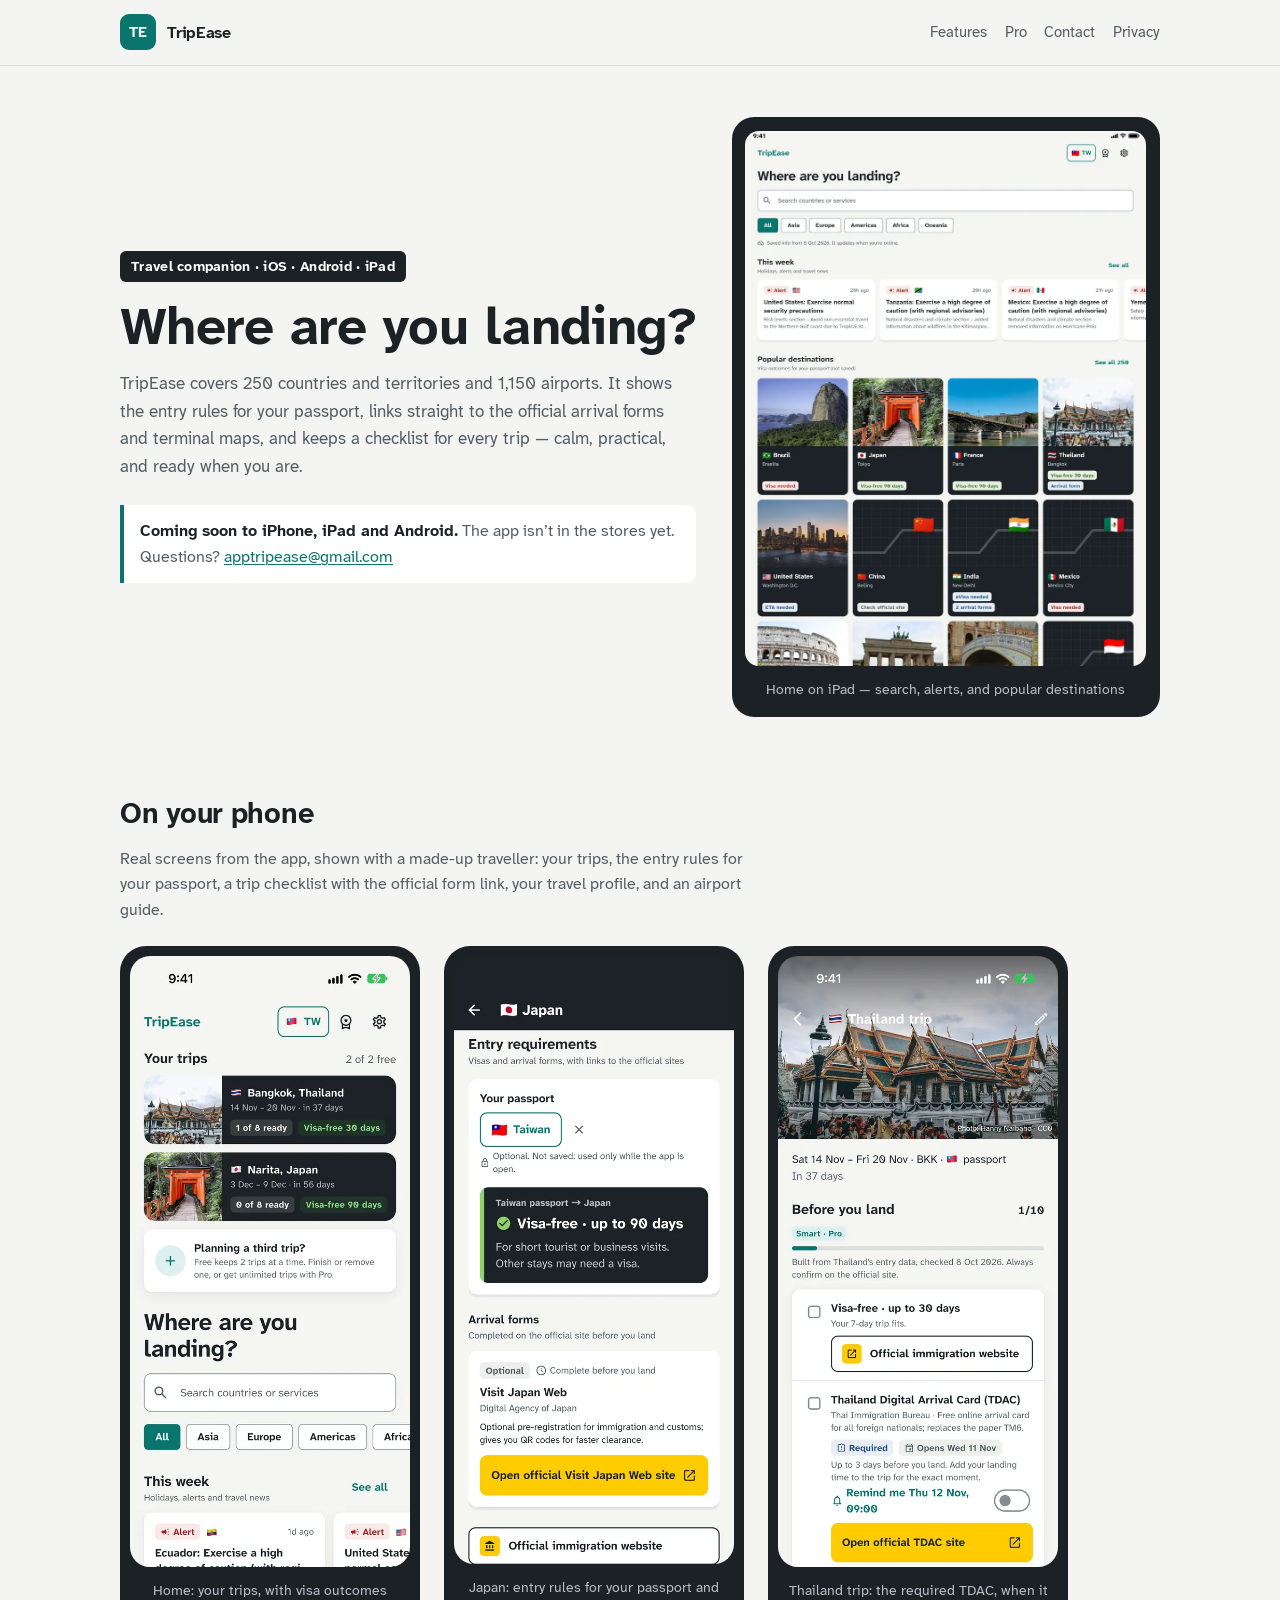
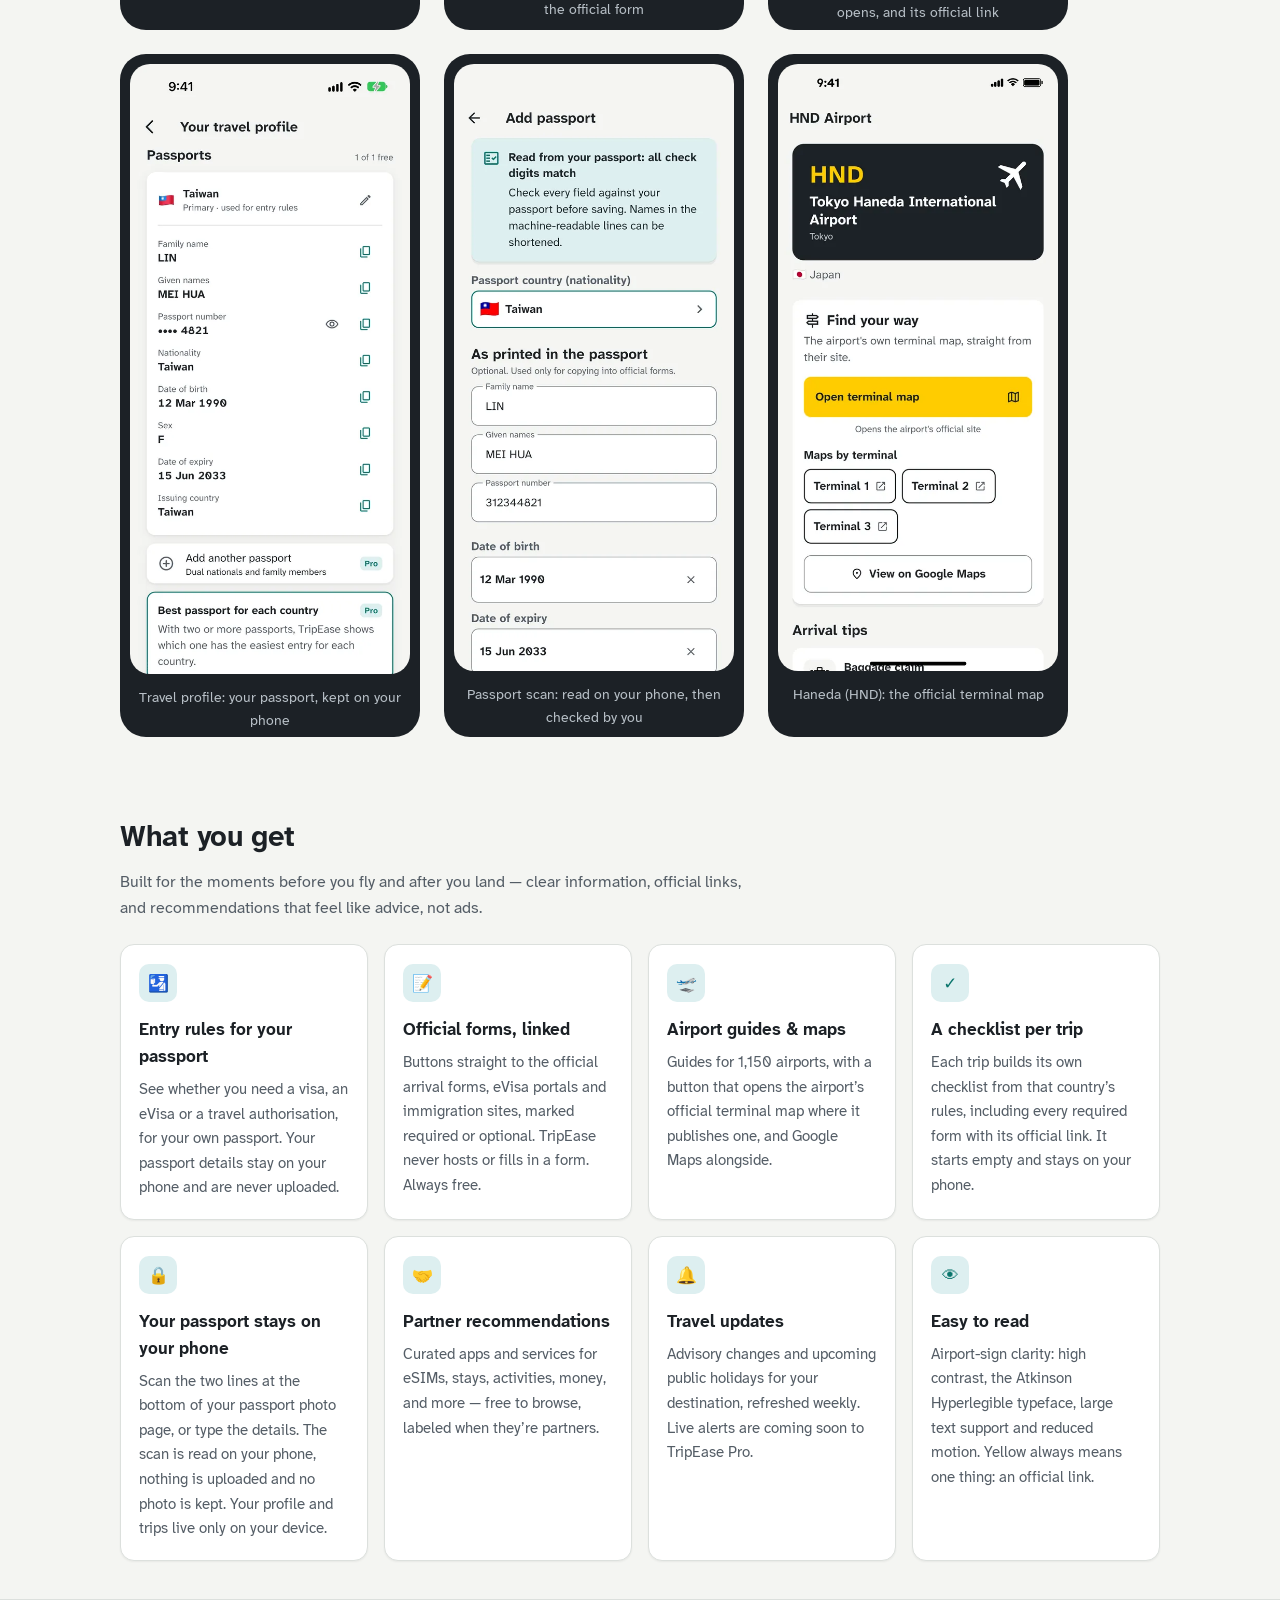
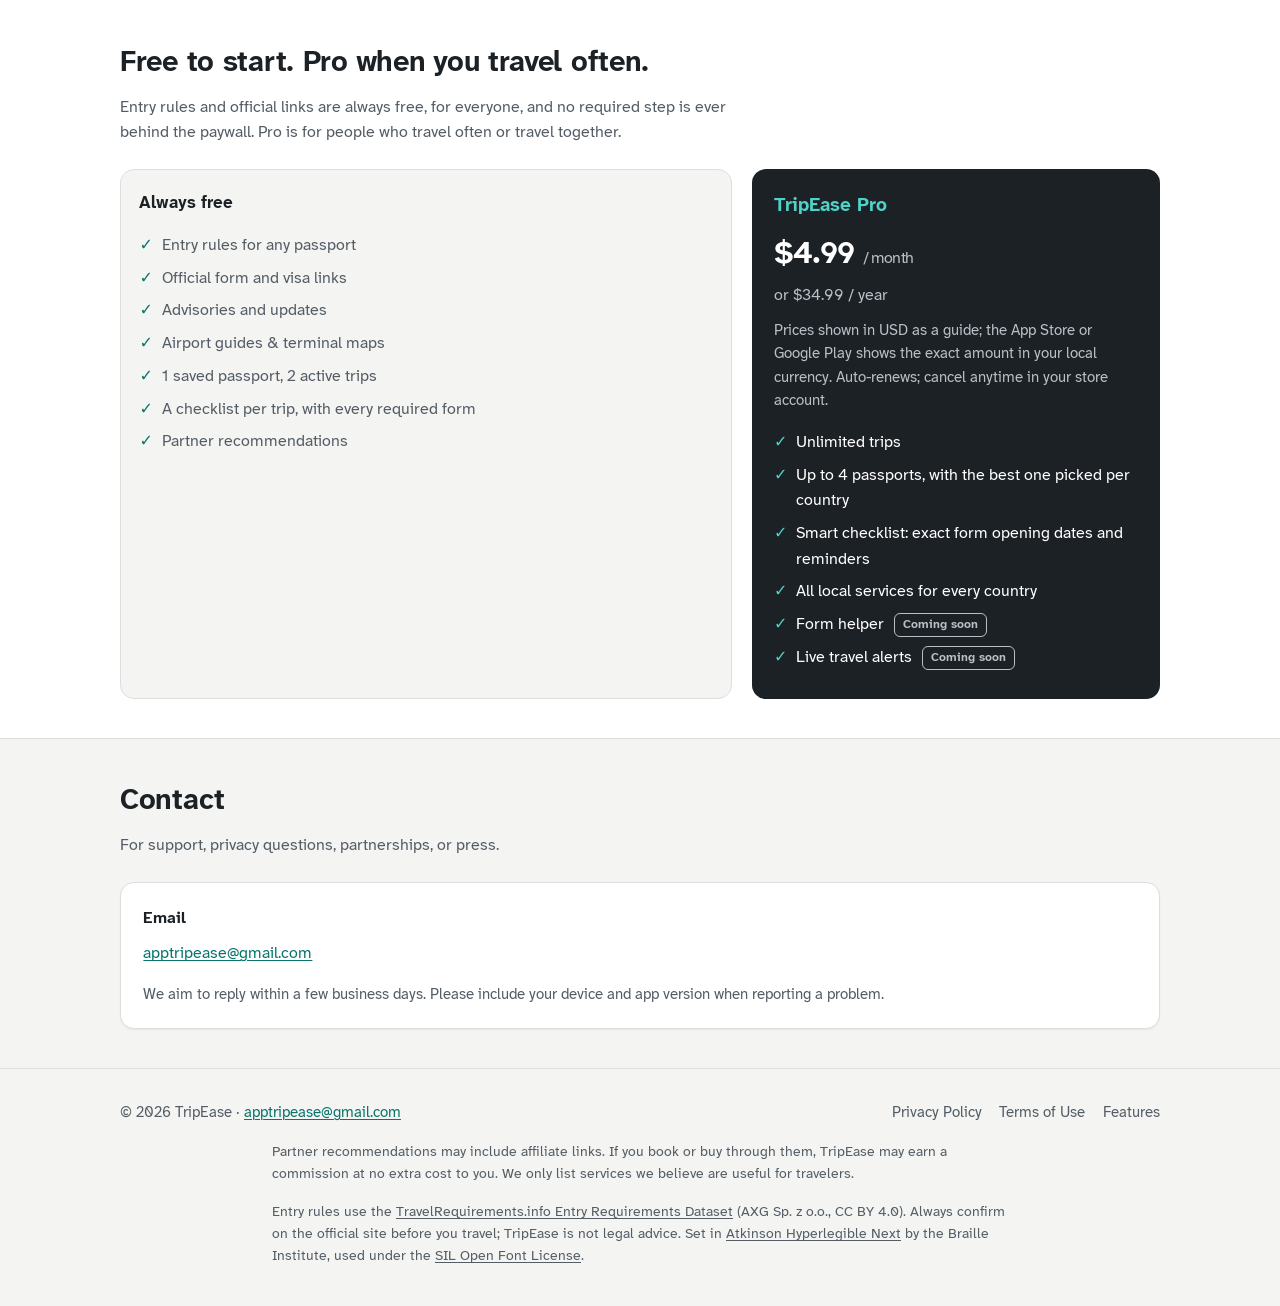
==== commit 556cc0f6: "Wayfinder site: charcoal/off-white tokens, Japan entry, profile and passport scan screens, Pro check" ====
--- a/index.html
+++ b/index.html
@@ -34,11 +34,10 @@
           your passport, links straight to the official arrival forms and terminal maps, and keeps a
           checklist for every trip — calm, practical, and ready when you are.
         </p>
-        <div class="hero-actions">
-          <a class="btn btn-secondary disabled" href="#coming-soon" aria-disabled="true">App Store · Coming soon</a>
-          <a class="btn btn-secondary disabled" href="#coming-soon" aria-disabled="true">Google Play · Coming soon</a>
-        </div>
-        <p class="store-note" id="coming-soon">Store listings are not live yet. Questions? <a href="mailto:apptripease@gmail.com">apptripease@gmail.com</a></p>
+        <p class="store-note" id="coming-soon">
+          <strong>Coming soon to iPhone, iPad and Android.</strong> The app isn’t in the stores yet.
+          Questions? <a href="mailto:apptripease@gmail.com">apptripease@gmail.com</a>
+        </p>
       </div>
       <figure class="hero-card">
         <img src="assets/tripease-ipad-home.webp" width="900" height="1201" alt="TripEase on iPad showing the Home screen: a search box, region filters, this week's travel alerts, and popular destinations with photos" />
@@ -48,19 +47,31 @@
 
     <section class="section wrap" id="screens">
       <h2>On your phone</h2>
-      <p class="section-intro">Real screens from the app: your saved trips, a per-trip checklist with the official form link, and an airport guide.</p>
+      <p class="section-intro">Real screens from the app, shown with a made-up traveller: your trips, the entry rules for your passport, a trip checklist with the official form link, your travel profile, and an airport guide.</p>
       <div class="shots">
         <figure class="shot">
-          <img src="assets/tripease-iphone-home.webp" width="540" height="1174" loading="lazy" alt="TripEase on iPhone showing the Home screen with two saved trips, Bangkok and Narita, each with visa outcome and checklist progress" />
-          <figcaption class="caption">Home — your trips, with visa outcomes</figcaption>
-        </figure>
-        <figure class="shot">
-          <img src="assets/tripease-iphone-thailand.webp" width="540" height="1174" loading="lazy" alt="TripEase on iPhone showing a Thailand trip checklist: visa-free up to 30 days, the Thailand Digital Arrival Card marked required with a yellow Open official TDAC site button, and reminders" />
-          <figcaption class="caption">Thailand trip — the required TDAC and its official link</figcaption>
-        </figure>
-        <figure class="shot">
-          <img src="assets/tripease-iphone-haneda.webp" width="540" height="1169" loading="lazy" alt="TripEase on iPhone showing the Haneda airport guide: a sign-style header with the airport code HND and a yellow Open terminal map button" />
-          <figcaption class="caption">Haneda (HND) — official terminal map</figcaption>
+          <img src="assets/tripease-iphone-home.webp" width="540" height="1174" loading="lazy" alt="TripEase on iPhone showing the Home screen: two saved trips, Bangkok, Thailand in 37 days and Narita, Japan in 56 days, each with checklist progress and a visa-free badge, a note that Free keeps two trips at a time, and the Where are you landing? search" />
+          <figcaption class="caption">Home: your trips, with visa outcomes</figcaption>
+        </figure>
+        <figure class="shot">
+          <img src="assets/tripease-iphone-japan-entry.webp" width="540" height="1169" loading="lazy" alt="TripEase on iPhone showing Japan entry requirements for a Taiwan passport: visa-free up to 90 days on a charcoal card, then the optional Visit Japan Web arrival form with a yellow Open official Visit Japan Web site button" />
+          <figcaption class="caption">Japan: entry rules for your passport and the official form</figcaption>
+        </figure>
+        <figure class="shot">
+          <img src="assets/tripease-iphone-thailand.webp" width="540" height="1174" loading="lazy" alt="TripEase on iPhone showing a Thailand trip checklist on Pro: visa-free up to 30 days with the official immigration website, and the Thailand Digital Arrival Card marked required, opening on Wed 11 Nov, with a reminder switch and a yellow Open official TDAC site button" />
+          <figcaption class="caption">Thailand trip: the required TDAC, when it opens, and its official link</figcaption>
+        </figure>
+        <figure class="shot">
+          <img src="assets/tripease-iphone-profile.webp" width="540" height="1174" loading="lazy" alt="TripEase on iPhone showing the travel profile with one saved Taiwan passport: name, masked passport number, nationality and dates, each with a copy button, plus Add another passport marked Pro" />
+          <figcaption class="caption">Travel profile: your passport, kept on your phone</figcaption>
+        </figure>
+        <figure class="shot">
+          <img src="assets/tripease-iphone-passport-check.webp" width="540" height="1169" loading="lazy" alt="TripEase on iPhone showing Add passport after a scan: a note that all check digits match, asking you to check every field, then the passport country Taiwan and the name, number and dates read from the passport" />
+          <figcaption class="caption">Passport scan: read on your phone, then checked by you</figcaption>
+        </figure>
+        <figure class="shot">
+          <img src="assets/tripease-iphone-haneda.webp" width="540" height="1169" loading="lazy" alt="TripEase on iPhone showing the Haneda airport guide: a charcoal sign with the code HND, a yellow Open terminal map button for the airport's own site, terminal map links and View on Google Maps" />
+          <figcaption class="caption">Haneda (HND): the official terminal map</figcaption>
         </figure>
       </div>
     </section>
@@ -93,6 +104,11 @@
           <p>Each trip builds its own checklist from that country’s rules, including every required form with its official link. It starts empty and stays on your phone.</p>
         </article>
         <article class="card">
+          <div class="icon" aria-hidden="true">🔒</div>
+          <h3>Your passport stays on your phone</h3>
+          <p>Scan the two lines at the bottom of your passport photo page, or type the details. The scan is read on your phone, nothing is uploaded and no photo is kept. Your profile and trips live only on your device.</p>
+        </article>
+        <article class="card">
           <div class="icon" aria-hidden="true">🤝</div>
           <h3>Partner recommendations</h3>
           <p>Curated apps and services for eSIMs, stays, activities, money, and more — free to browse, labeled when they’re partners.</p>
@@ -101,6 +117,11 @@
           <div class="icon" aria-hidden="true">🔔</div>
           <h3>Travel updates</h3>
           <p>Advisory changes and upcoming public holidays for your destination, refreshed weekly. Live alerts are coming soon to TripEase Pro.</p>
+        </article>
+        <article class="card">
+          <div class="icon" aria-hidden="true">👁</div>
+          <h3>Easy to read</h3>
+          <p>Airport-sign clarity: high contrast, the Atkinson Hyperlegible typeface, large text support and reduced motion. Yellow always means one thing: an official link.</p>
         </article>
       </div>
     </section>
@@ -109,7 +130,7 @@
       <div class="wrap">
         <h2>Free to start. Pro when you travel often.</h2>
         <p class="section-intro">
-          Entry rules, official links, airport maps and advisories stay free for everyone.
+          Entry rules and official links are always free, for everyone, and no required step is ever behind the paywall.
           Pro is for people who travel often or travel together.
         </p>
         <div class="pro-panel">
@@ -128,15 +149,15 @@
           <div class="price-card">
             <h3>TripEase Pro</h3>
             <p class="price">$4.99 <span>/ month</span></p>
-            <p style="margin:0;color:var(--muted);">or $34.99 / year</p>
-            <p style="margin:0.7rem 0 0;color:var(--muted);font-size:0.92rem;">
+            <p class="price-note">or $34.99 / year</p>
+            <p class="price-fine">
               Prices shown in USD as a guide; the App Store or Google Play shows the exact amount in your local currency. Auto-renews; cancel anytime in your store account.
             </p>
             <ul class="checklist">
               <li>Unlimited trips</li>
               <li>Up to 4 passports, with the best one picked per country</li>
-              <li>Exact form dates and reminders</li>
-              <li>Every local service for every country</li>
+              <li>Smart checklist: exact form opening dates and reminders</li>
+              <li>All local services for every country</li>
               <li>Form helper <span class="soon">Coming soon</span></li>
               <li>Live travel alerts <span class="soon">Coming soon</span></li>
             </ul>
@@ -170,6 +191,10 @@
     <div class="wrap disclosure">
       Partner recommendations may include affiliate links. If you book or buy through them, TripEase may earn a commission at no extra cost to you. We only list services we believe are useful for travelers.
     </div>
+    <div class="wrap disclosure">
+      Entry rules use the <a href="https://travelrequirements.info/data/">TravelRequirements.info Entry Requirements Dataset</a> (AXG Sp. z o.o., CC BY 4.0). Always confirm on the official site before you travel; TripEase is not legal advice.
+      Set in <a href="https://www.brailleinstitute.org/freefont/">Atkinson Hyperlegible Next</a> by the Braille Institute, used under the <a href="fonts/OFL.txt">SIL Open Font License</a>.
+    </div>
   </footer>
 </body>
 </html>
--- a/styles.css
+++ b/styles.css
@@ -1,26 +1,40 @@
 :root {
-  /* Matches the TripEase app: charcoal, off-white, teal #0A756C accent, Atkinson Hyperlegible Next.
-     --accent and --warm are darker steps of the same hues so text stays readable. */
-  --bg: #f8fafc;
-  --surface: #ffffff;
-  --ink: #0f172a;
-  --muted: #475569;
-  --line: #e2e8f0;
+  /* Wayfinder, matching the TripEase app (lib/theme/tokens.dart):
+     charcoal plates on an off-white page, teal #0A756C as the brand accent
+     (#4FD3C8 on charcoal), Atkinson Hyperlegible Next, self-hosted (SIL OFL, fonts/OFL.txt).
+     Yellow (--signal) means one thing only: an official link, tap now.
+     Use it only for official-link CTAs (.btn-official); nothing else may be yellow. */
+  --bg: #F4F5F2;
+  --surface: #FFFFFF;
+  --ink: #1C2126;
+  --muted: #545D66;
+  --line: #DCE0DD;
+  --border: #838D95;
+  --plate: #1C2126;
+  --on-plate: #FFFFFF;
+  --on-plate-muted: #B8C0C7;
   --brand: #0A756C;
-  --brand-2: #0A756C;
-  --accent: #085E57;
+  --brand-on-plate: #4FD3C8;
+  --brand-tint: #DDEFF0;
+  --accent: #0A756C;
   --accent-hover: #085E57;
-  --accent-soft: #e6f6f4;
-    --warm: #085E57;
-  --warm-soft: #E6F4F2;
-  --shadow: 0 10px 30px rgba(15, 23, 42, 0.06);
-  --radius: 18px;
-  --max: 980px;
+  --accent-soft: #DDEFF0;
+  --signal: #FFCC00;
+  --on-signal: #1C2126;
+  --neutral-tint: #ECEEEB;
+  --shadow: 0 1px 2px rgba(28, 33, 38, 0.06);
+  --radius: 14px;
+  --max: 1040px;
   --font: "Atkinson Hyperlegible Next", "Segoe UI", system-ui, -apple-system, BlinkMacSystemFont, "Helvetica Neue", Arial, sans-serif;
 }
 
 * { box-sizing: border-box; }
 html { scroll-behavior: smooth; }
+@media (prefers-reduced-motion: reduce) {
+  html { scroll-behavior: auto; }
+  .btn { transition: none; }
+  .btn:hover { transform: none; }
+}
 @font-face {
   font-family: "Atkinson Hyperlegible Next";
   src: url("fonts/AtkinsonHyperlegibleNext-Regular.ttf") format("truetype");
@@ -38,10 +52,7 @@
   margin: 0;
   font-family: var(--font);
   color: var(--ink);
-  background:
-    radial-gradient(circle at top left, #e6f6f4 0, transparent 42%),
-    radial-gradient(circle at top right, #E6F4F2 0, transparent 36%),
-    var(--bg);
+  background: var(--bg);
   line-height: 1.6;
 }
 
@@ -55,8 +66,8 @@
   top: 0;
   z-index: 20;
   backdrop-filter: blur(10px);
-  background: rgba(248, 250, 252, 0.88);
-  border-bottom: 1px solid rgba(226, 232, 240, 0.9);
+  background: rgba(244, 245, 242, 0.94);
+  border-bottom: 1px solid var(--line);
 }
 .nav {
   display: flex;
@@ -77,13 +88,12 @@
 .logo {
   width: 36px;
   height: 36px;
-  border-radius: 12px;
-  background: linear-gradient(145deg, var(--brand), var(--brand-2));
-  color: white;
+  border-radius: 9px;
+  background: var(--brand);
+  color: #FFFFFF;
   display: grid;
   place-items: center;
   font-size: 0.95rem;
-  box-shadow: 0 6px 14px rgba(13, 148, 136, 0.28);
 }
 .nav-links {
   display: flex;
@@ -103,8 +113,9 @@
   align-items: center;
   justify-content: center;
   gap: 0.4rem;
-  border-radius: 999px;
-  padding: 0.75rem 1.2rem;
+  border-radius: 10px;
+  min-height: 44px;
+  padding: 0.7rem 1.2rem;
   border: 1px solid transparent;
   font-weight: 600;
   text-decoration: none;
@@ -112,16 +123,24 @@
 }
 .btn:hover { transform: translateY(-1px); }
 .btn-primary {
-  background: var(--accent);
-  color: white;
-}
-.btn-primary:hover { background: var(--accent-hover); color: white; }
+  background: var(--plate);
+  color: var(--on-plate);
+}
+.btn-primary:hover { background: #2B3238; color: var(--on-plate); }
+/* Official links only (government forms, official sites). */
+.btn-official {
+  background: var(--signal);
+  color: var(--on-signal);
+  border-color: var(--on-signal);
+}
+.btn-official:hover { color: var(--on-signal); }
 .btn-secondary {
   background: var(--surface);
   color: var(--ink);
   border-color: var(--line);
 }
-.btn-secondary:hover { color: var(--ink); border-color: #cbd5e1; }
+.btn-secondary { border-color: var(--border); }
+.btn-secondary:hover { color: var(--ink); border-color: var(--ink); }
 .btn-ghost {
   background: transparent;
   color: var(--muted);
@@ -147,18 +166,19 @@
   align-items: center;
   gap: 0.4rem;
   padding: 0.28rem 0.7rem;
-  border-radius: 999px;
-  background: var(--accent-soft);
-  color: var(--accent);
-  font-size: 0.82rem;
-  font-weight: 600;
+  border-radius: 6px;
+  background: var(--plate);
+  color: var(--on-plate);
+  font-size: 0.85rem;
+  font-weight: 700;
+  letter-spacing: 0.02em;
   margin-bottom: 1rem;
 }
 h1 {
   margin: 0 0 0.9rem;
-  font-size: clamp(2rem, 4vw, 3rem);
-  line-height: 1.12;
-  letter-spacing: -0.03em;
+  font-size: clamp(2.1rem, 4.4vw, 3.3rem);
+  line-height: 1.1;
+  letter-spacing: -0.01em;
 }
 .lede {
   margin: 0 0 1.5rem;
@@ -174,21 +194,28 @@
 }
 .store-note {
   color: var(--muted);
-  font-size: 0.92rem;
-}
+  font-size: 1rem;
+  margin: 0;
+  padding: 0.85rem 1rem;
+  border-left: 4px solid var(--brand);
+  background: var(--surface);
+  border-radius: 0 10px 10px 0;
+  max-width: 36rem;
+}
+.store-note strong { color: var(--ink); }
 .hero-card {
-  background: var(--surface);
-  border: 1px solid var(--line);
-  border-radius: 28px;
+  margin: 0;
+  background: var(--plate);
+  border-radius: 22px;
   padding: 0.85rem;
-  box-shadow: var(--shadow);
-}
+}
+.hero-card .caption { color: var(--on-plate-muted); }
 .hero-card img {
   width: 100%;
   height: auto;
   display: block;
-  border-radius: 20px;
-  background: #f1f5f9;
+  border-radius: 14px;
+  background: var(--bg);
 }
 .caption {
   margin: 0.75rem 0.35rem 0.2rem;
@@ -200,8 +227,8 @@
 .section { padding: 2.4rem 0; }
 .section h2 {
   margin: 0 0 0.55rem;
-  font-size: 1.7rem;
-  letter-spacing: -0.02em;
+  font-size: 1.8rem;
+  letter-spacing: -0.01em;
 }
 .section-intro {
   margin: 0 0 1.5rem;
@@ -211,7 +238,7 @@
 
 .grid {
   display: grid;
-  grid-template-columns: repeat(3, 1fr);
+  grid-template-columns: repeat(4, 1fr);
   gap: 1rem;
 }
 .card {
@@ -233,21 +260,21 @@
 .icon {
   width: 38px;
   height: 38px;
-  border-radius: 12px;
+  border-radius: 10px;
   display: grid;
   place-items: center;
   margin-bottom: 0.85rem;
-  background: var(--accent-soft);
+  background: var(--brand-tint);
   color: var(--accent);
   font-size: 1.05rem;
 }
-.icon.warm { background: var(--warm-soft); color: var(--warm); }
 
 .pro {
-  background: linear-gradient(180deg, rgba(13,148,136,0.06), transparent 70%);
+  background: var(--surface);
   border-top: 1px solid var(--line);
   border-bottom: 1px solid var(--line);
 }
+.pro .card { background: var(--bg); box-shadow: none; }
 .pro-panel {
   display: grid;
   grid-template-columns: 1.2fr 0.8fr;
@@ -255,19 +282,23 @@
   align-items: stretch;
 }
 .price-card {
-  background: var(--surface);
-  border: 1px solid var(--line);
+  background: var(--plate);
+  color: var(--on-plate);
   border-radius: var(--radius);
   padding: 1.4rem;
-  box-shadow: var(--shadow);
-}
+}
+.price-card h3 { margin: 0; color: var(--brand-on-plate); }
+.price-card .price-note { margin: 0; color: var(--on-plate-muted); }
+.price-card .price-fine { margin: 0.7rem 0 0; color: var(--on-plate-muted); font-size: 0.92rem; }
+.price-card .checklist li { color: var(--on-plate); }
+.price-card .checklist li::before { color: var(--brand-on-plate); }
 .price {
   font-size: 2rem;
   font-weight: 700;
   letter-spacing: -0.03em;
   margin: 0.4rem 0 0.2rem;
 }
-.price span { font-size: 1rem; font-weight: 500; color: var(--muted); }
+.price span { font-size: 1rem; font-weight: 400; color: var(--on-plate-muted); }
 .checklist {
   list-style: none;
   padding: 0;
@@ -290,11 +321,12 @@
   display: inline-block;
   margin-left: 0.35rem;
   padding: 0.05rem 0.5rem;
-  border-radius: 999px;
-  background: var(--warm-soft);
-  color: var(--warm);
+  border-radius: 6px;
+  background: transparent;
+  border: 1px solid var(--on-plate-muted);
+  color: var(--on-plate-muted);
   font-size: 0.78rem;
-  font-weight: 600;
+  font-weight: 700;
   vertical-align: 1px;
 }
 
@@ -325,6 +357,7 @@
 }
 .footer-links a { color: var(--muted); text-decoration: none; }
 .footer-links a:hover { color: var(--ink); }
+.disclosure a { color: var(--muted); }
 .disclosure {
   margin-top: 1rem;
   max-width: 46rem;
@@ -364,32 +397,39 @@
 .toc a { text-decoration: none; }
 .toc ol { margin: 0.4rem 0 0; padding-left: 1.2rem; }
 
+@media (max-width: 960px) {
+  .grid { grid-template-columns: repeat(2, 1fr); }
+}
 @media (max-width: 880px) {
   .hero, .pro-panel { grid-template-columns: 1fr; }
-  .grid { grid-template-columns: 1fr; }
   .hero { padding-top: 2rem; }
   .hero-card { order: -1; max-width: 420px; margin: 0 auto; }
 }
+@media (max-width: 560px) {
+  .grid { grid-template-columns: 1fr; }
+}
 
 .shots {
   display: grid;
-  grid-template-columns: repeat(2, minmax(0, 300px));
+  grid-template-columns: repeat(3, minmax(0, 300px));
   gap: 1.5rem;
 }
 .shot {
   margin: 0;
-  background: var(--surface);
-  border: 1px solid var(--line);
-  border-radius: 28px;
-  padding: 0.7rem;
-  box-shadow: var(--shadow);
-}
+  background: var(--plate);
+  border-radius: 26px;
+  padding: 0.6rem 0.6rem 0.2rem;
+}
+.shot .caption { color: var(--on-plate-muted); }
 .shot img {
   width: 100%;
   height: auto;
   display: block;
-  border-radius: 22px;
-  background: #E6E8E4;
+  border-radius: 20px;
+  background: var(--bg);
+}
+@media (max-width: 880px) {
+  .shots { grid-template-columns: repeat(2, minmax(0, 300px)); }
 }
 @media (max-width: 560px) {
   .shots { grid-template-columns: 1fr; justify-items: center; }
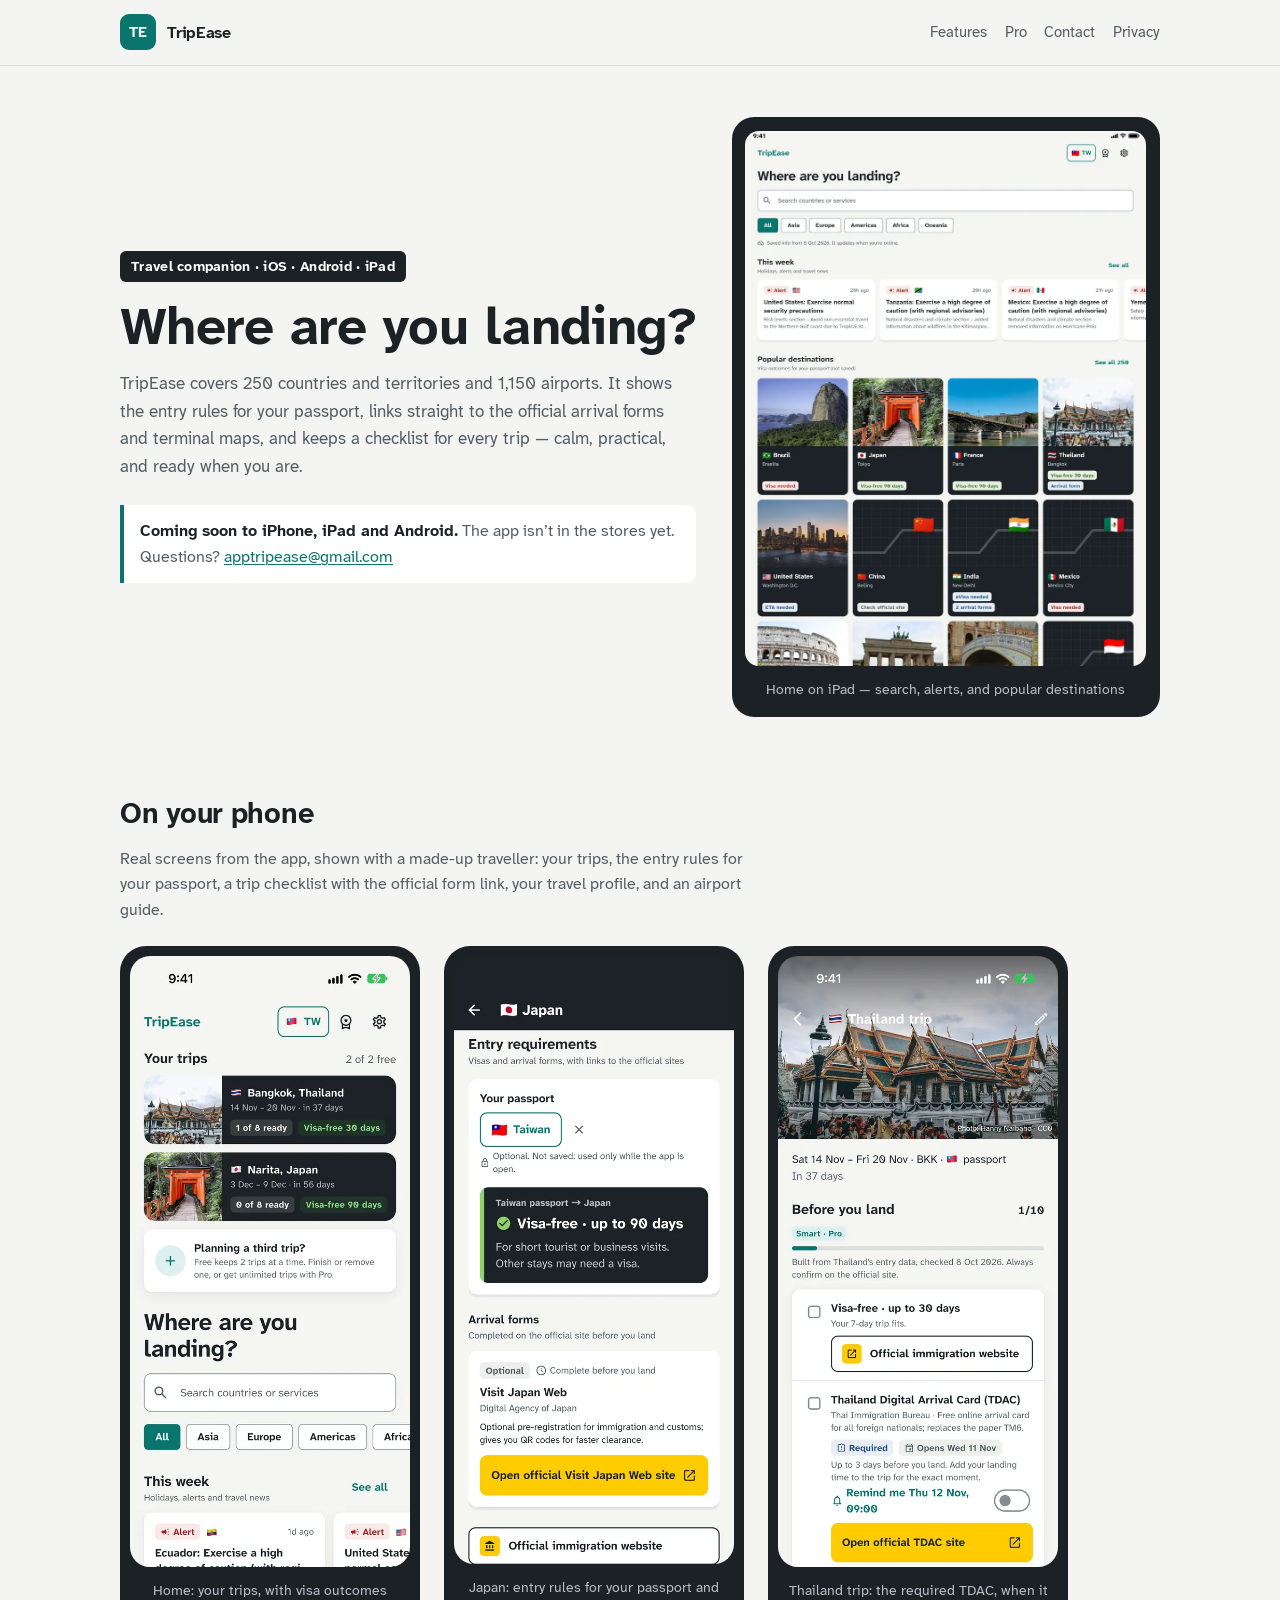
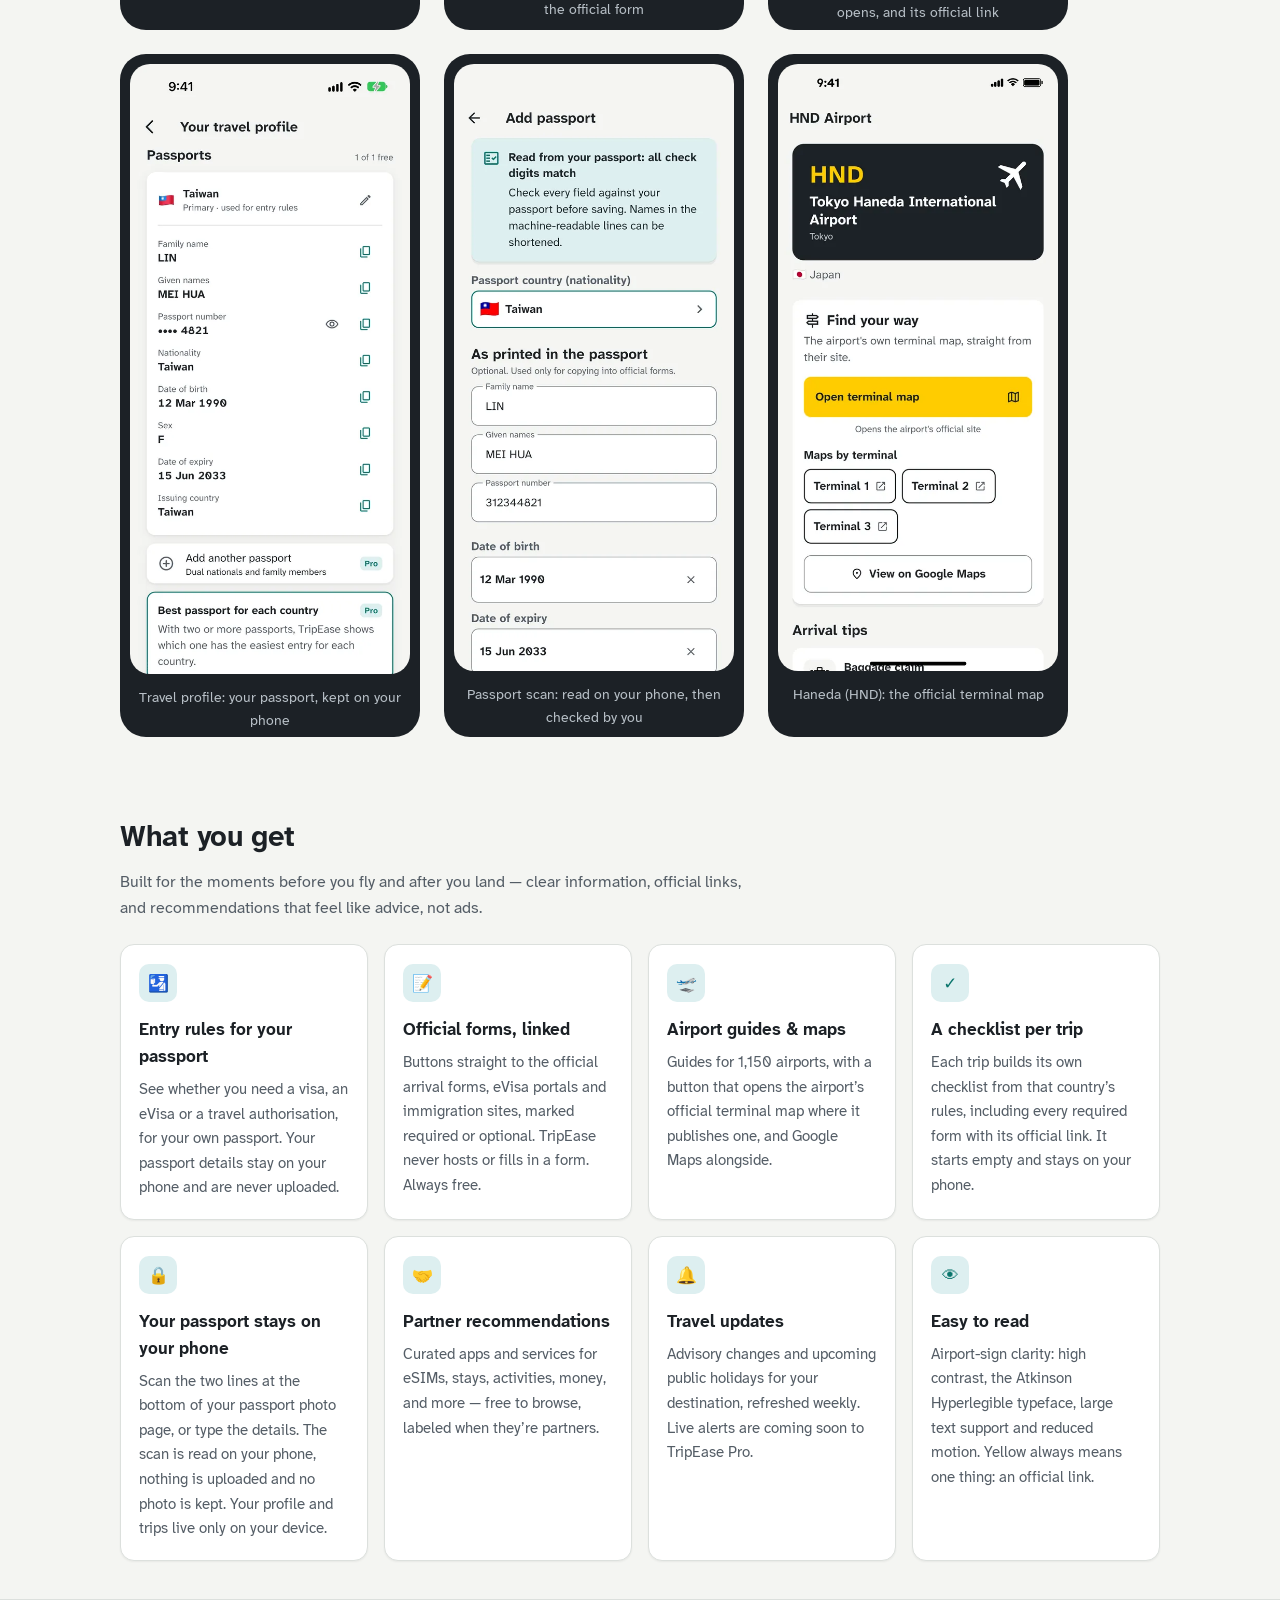
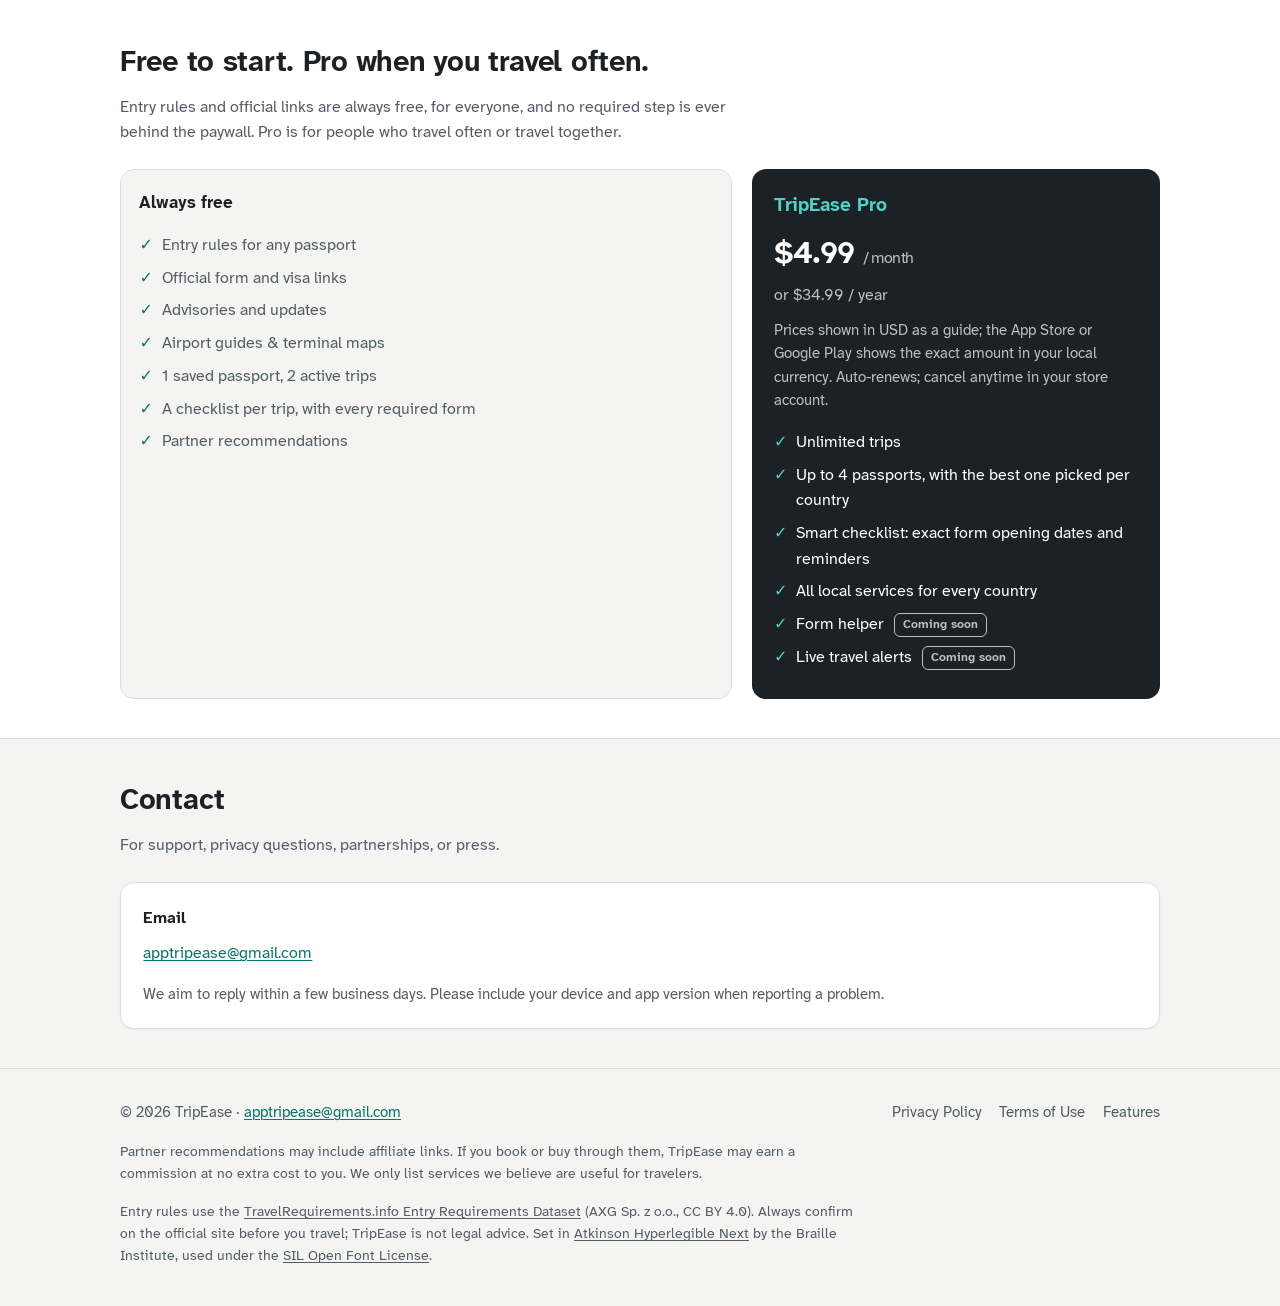
==== commit c5c14e9d: "Footer: left-align the disclosure notes on every page" ====
--- a/index.html
+++ b/index.html
@@ -188,12 +188,14 @@
         <a href="#features">Features</a>
       </div>
     </div>
-    <div class="wrap disclosure">
+    <div class="wrap">
+    <p class="disclosure">
       Partner recommendations may include affiliate links. If you book or buy through them, TripEase may earn a commission at no extra cost to you. We only list services we believe are useful for travelers.
-    </div>
-    <div class="wrap disclosure">
+    </p>
+    <p class="disclosure">
       Entry rules use the <a href="https://travelrequirements.info/data/">TravelRequirements.info Entry Requirements Dataset</a> (AXG Sp. z o.o., CC BY 4.0). Always confirm on the official site before you travel; TripEase is not legal advice.
       Set in <a href="https://www.brailleinstitute.org/freefont/">Atkinson Hyperlegible Next</a> by the Braille Institute, used under the <a href="fonts/OFL.txt">SIL Open Font License</a>.
+    </p>
     </div>
   </footer>
 </body>
--- a/styles.css
+++ b/styles.css
@@ -359,7 +359,7 @@
 .footer-links a:hover { color: var(--ink); }
 .disclosure a { color: var(--muted); }
 .disclosure {
-  margin-top: 1rem;
+  margin: 1rem 0 0;
   max-width: 46rem;
   font-size: 0.86rem;
 }
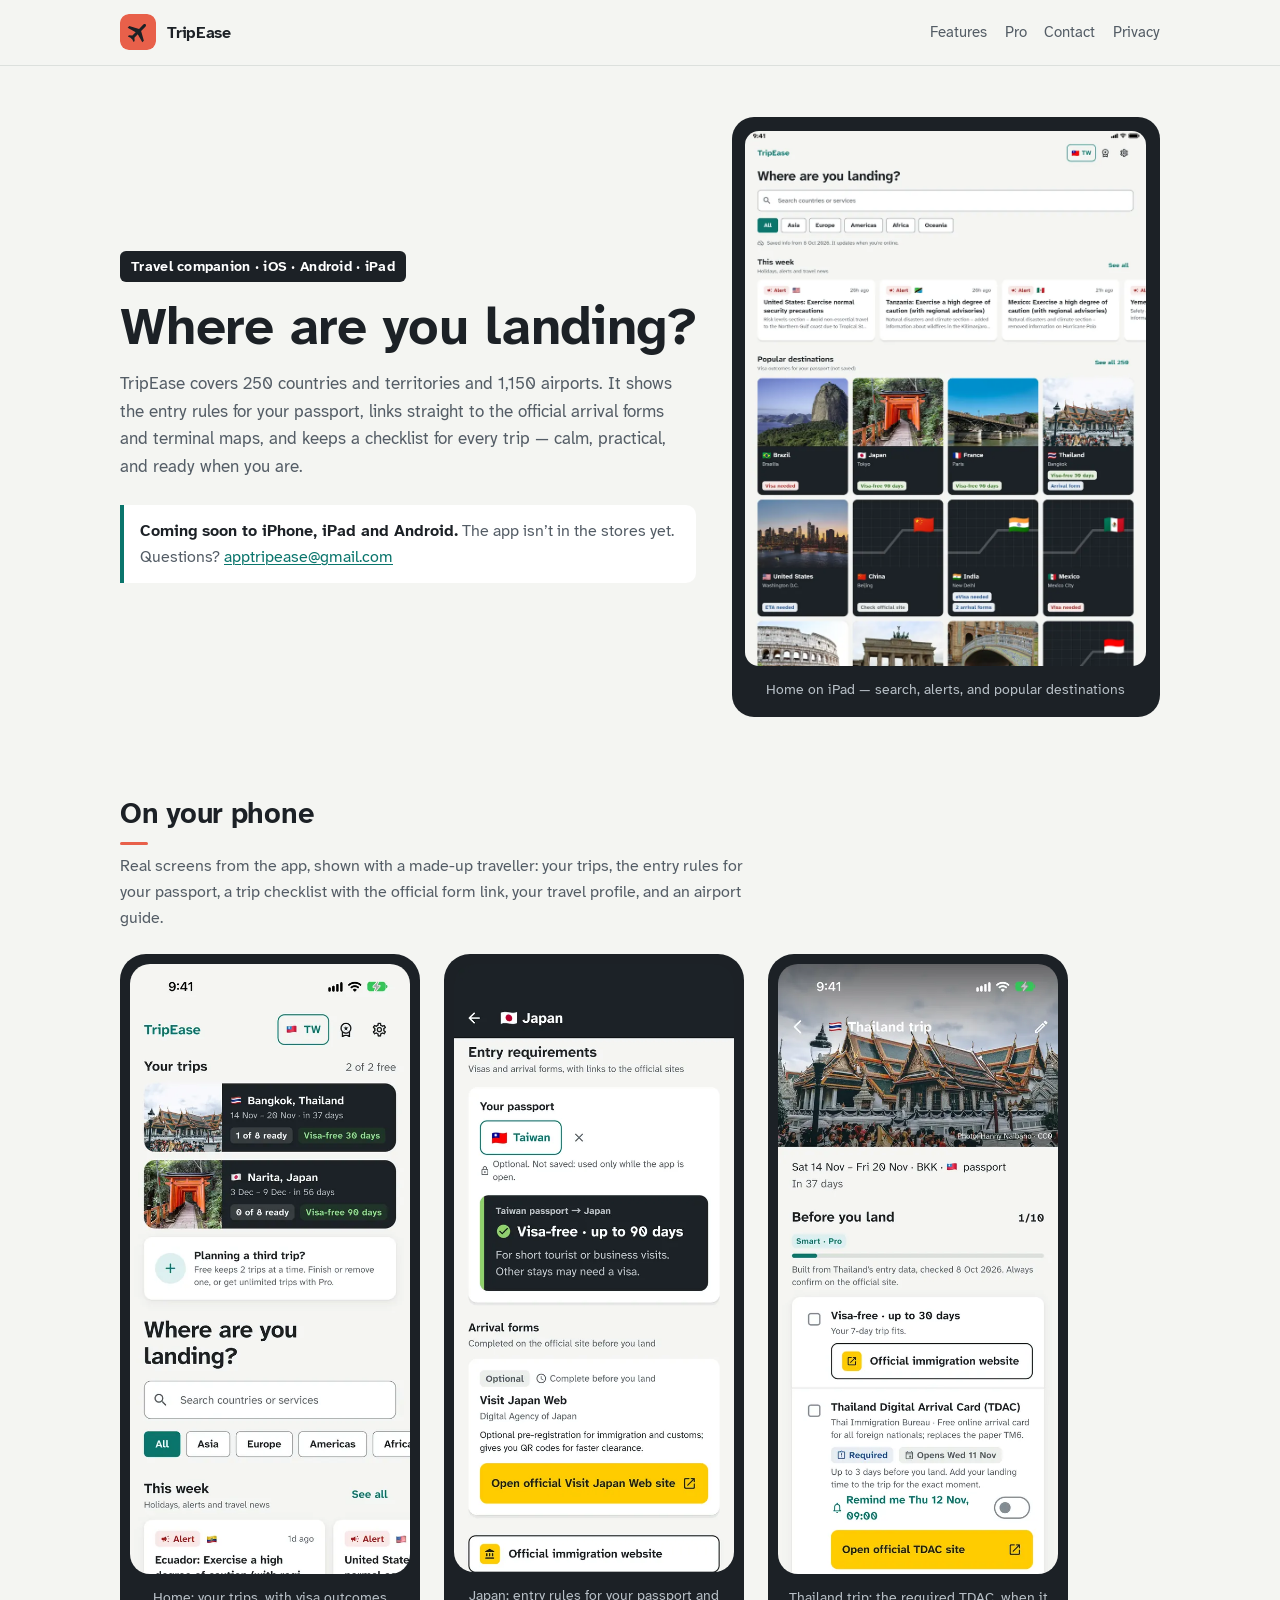
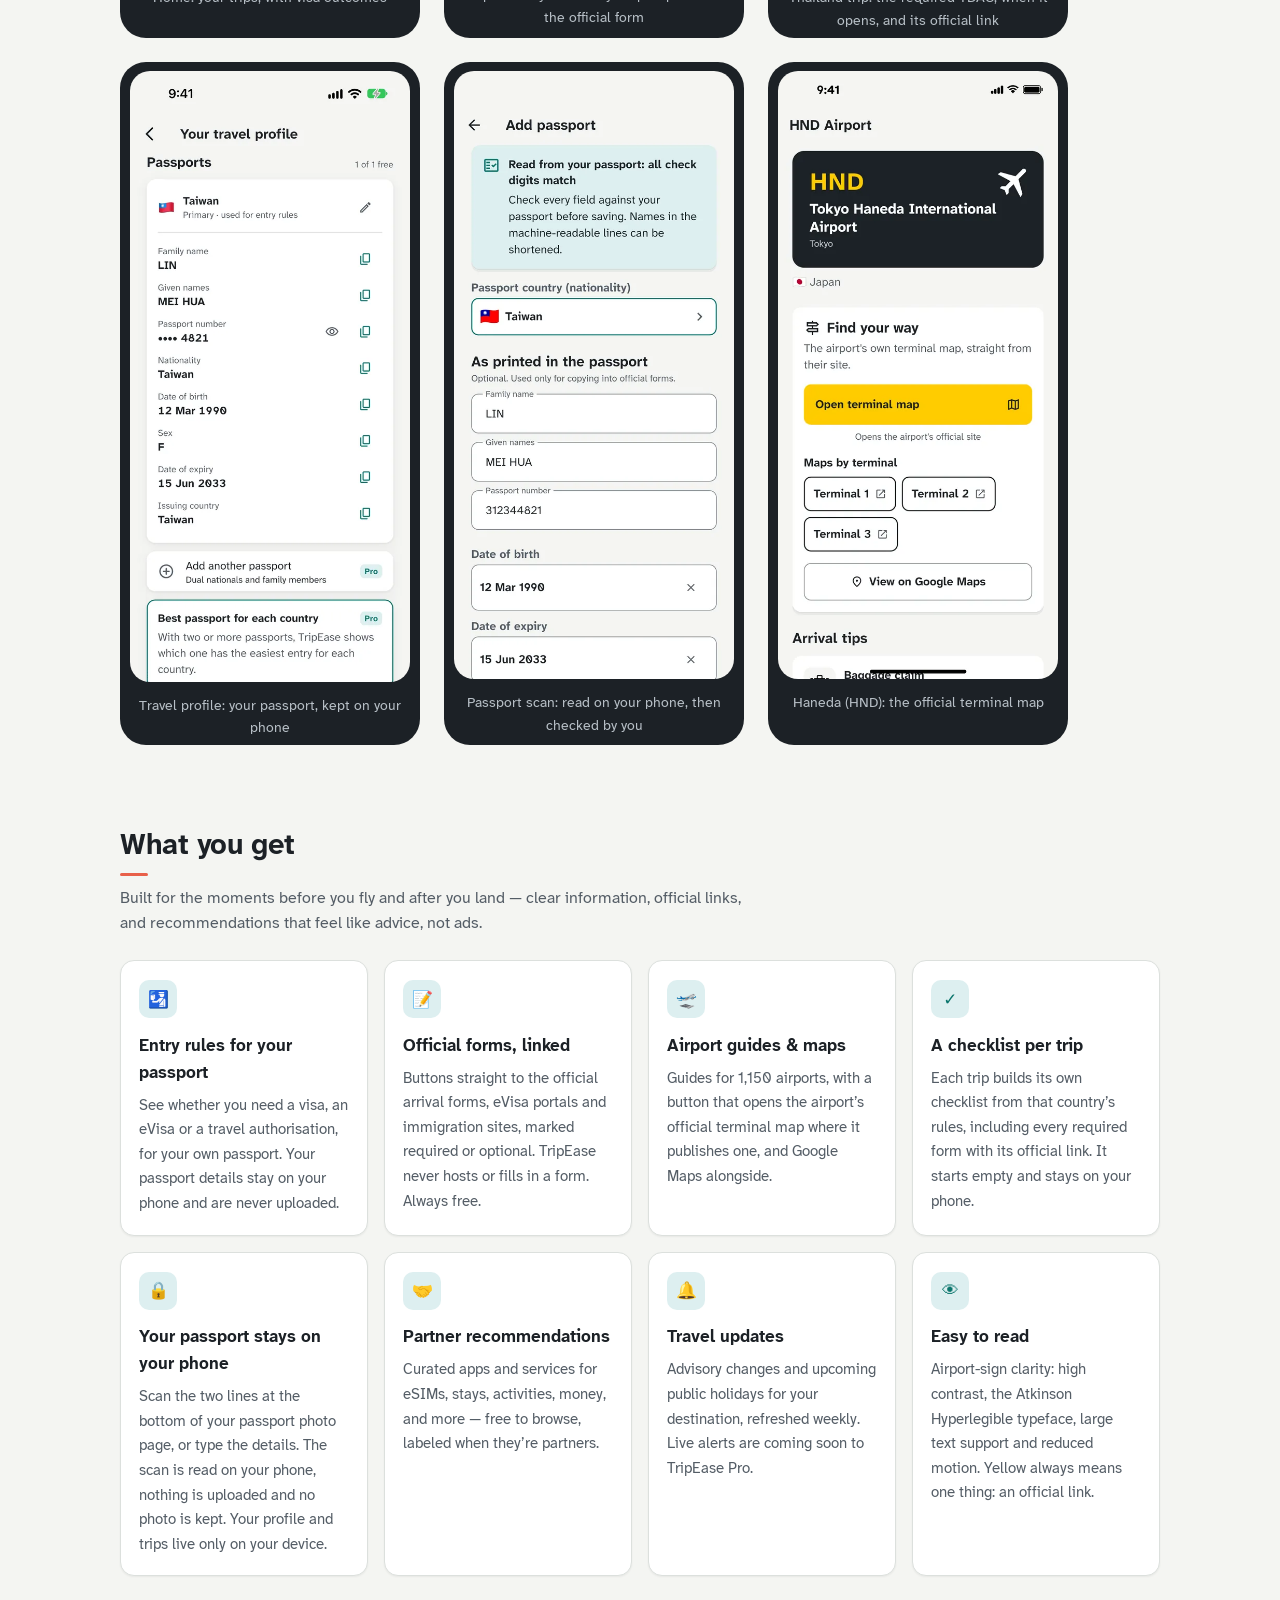
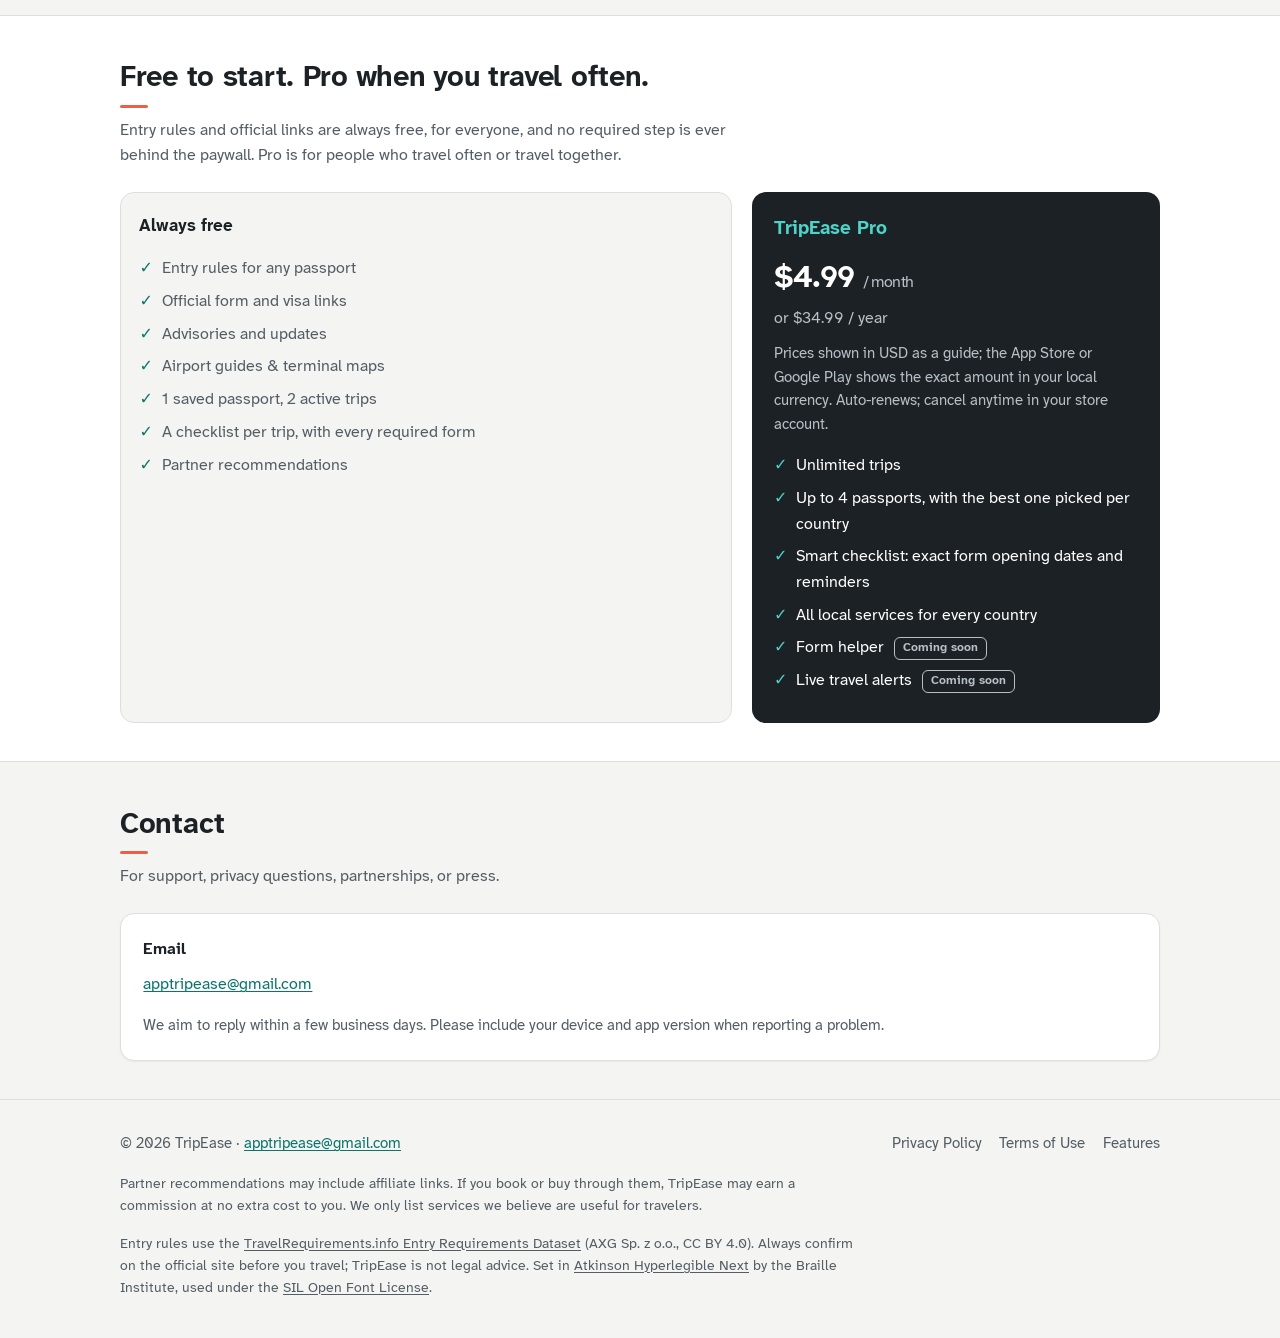
==== commit 56704db6: "Coral plane icon: favicons, apple-touch-icon, manifest, header logo; coral heading rule" ====
--- a/index.html
+++ b/index.html
@@ -6,13 +6,19 @@
   <title>TripEase — Your calm travel companion</title>
   <meta name="description" content="TripEase helps you prepare for any trip: visa and entry rules for your passport, official arrival forms, airport guides with terminal maps, and a per-trip checklist. Free to start; TripEase Pro optional." />
   <meta name="theme-color" content="#0A756C" />
+  <link rel="icon" href="favicon.ico" sizes="48x48" />
+  <link rel="icon" href="favicon.svg" type="image/svg+xml" />
+  <link rel="icon" href="favicon-32x32.png" type="image/png" sizes="32x32" />
+  <link rel="icon" href="favicon-16x16.png" type="image/png" sizes="16x16" />
+  <link rel="apple-touch-icon" href="apple-touch-icon.png" />
+  <link rel="manifest" href="site.webmanifest" />
   <link rel="stylesheet" href="styles.css" />
 </head>
 <body>
   <header class="site-header">
     <div class="wrap nav">
       <a class="brand" href="index.html">
-        <span class="logo" aria-hidden="true">TE</span>
+        <img class="logo" src="favicon.svg" width="36" height="36" alt="" />
         <span>TripEase</span>
       </a>
       <nav class="nav-links" aria-label="Primary">
--- a/styles.css
+++ b/styles.css
@@ -19,6 +19,9 @@
   --accent: #0A756C;
   --accent-hover: #085E57;
   --accent-soft: #DDEFF0;
+  /* Coral: brand accent matching the app icon. Decoration only (heading rule),
+     never text (3.1:1 on --bg) and never a state or button. */
+  --coral: #E8604A;
   --signal: #FFCC00;
   --on-signal: #1C2126;
   --neutral-tint: #ECEEEB;
@@ -89,11 +92,7 @@
   width: 36px;
   height: 36px;
   border-radius: 9px;
-  background: var(--brand);
-  color: #FFFFFF;
-  display: grid;
-  place-items: center;
-  font-size: 0.95rem;
+  display: block;
 }
 .nav-links {
   display: flex;
@@ -229,6 +228,17 @@
   margin: 0 0 0.55rem;
   font-size: 1.8rem;
   letter-spacing: -0.01em;
+}
+/* Short coral rule under section headings, as in the app. */
+.section h2::after,
+.legal h2::after {
+  content: "";
+  display: block;
+  width: 28px;
+  height: 3px;
+  margin-top: 0.3rem;
+  border-radius: 2px;
+  background: var(--coral);
 }
 .section-intro {
   margin: 0 0 1.5rem;
